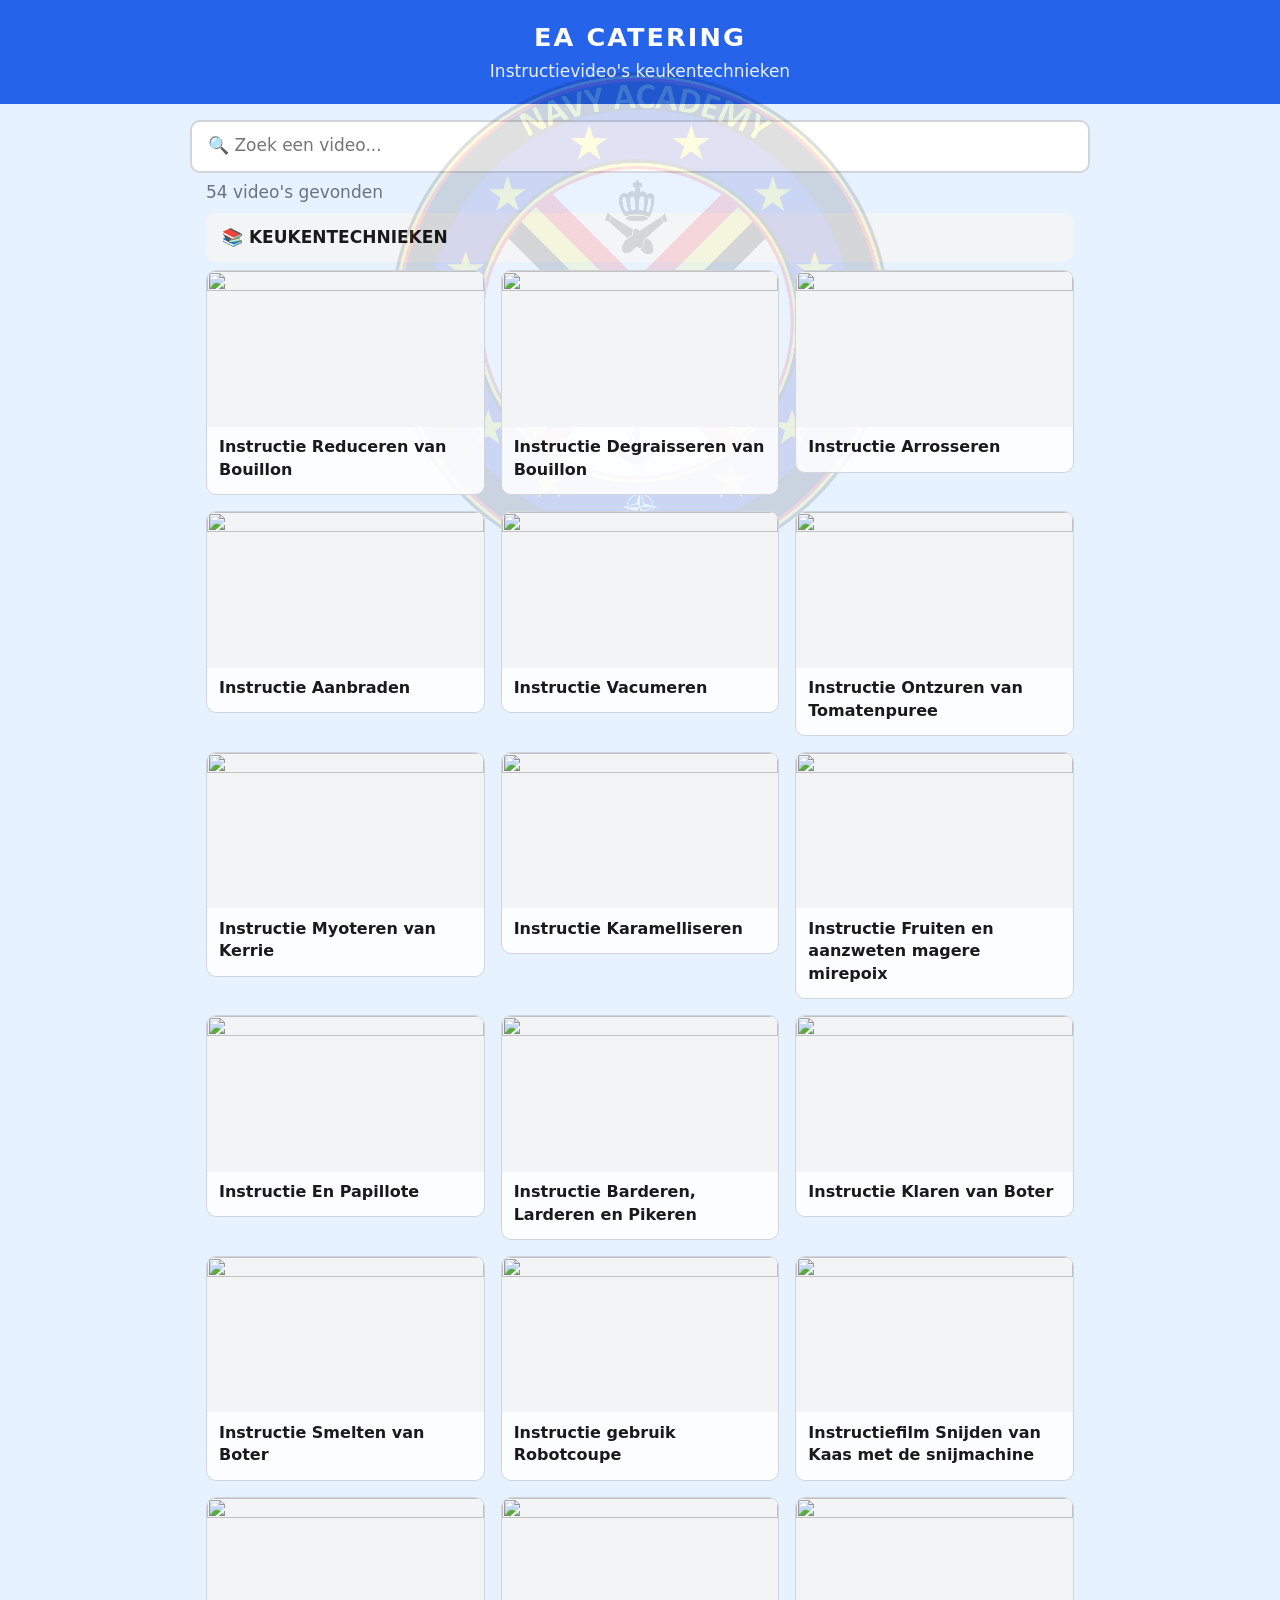
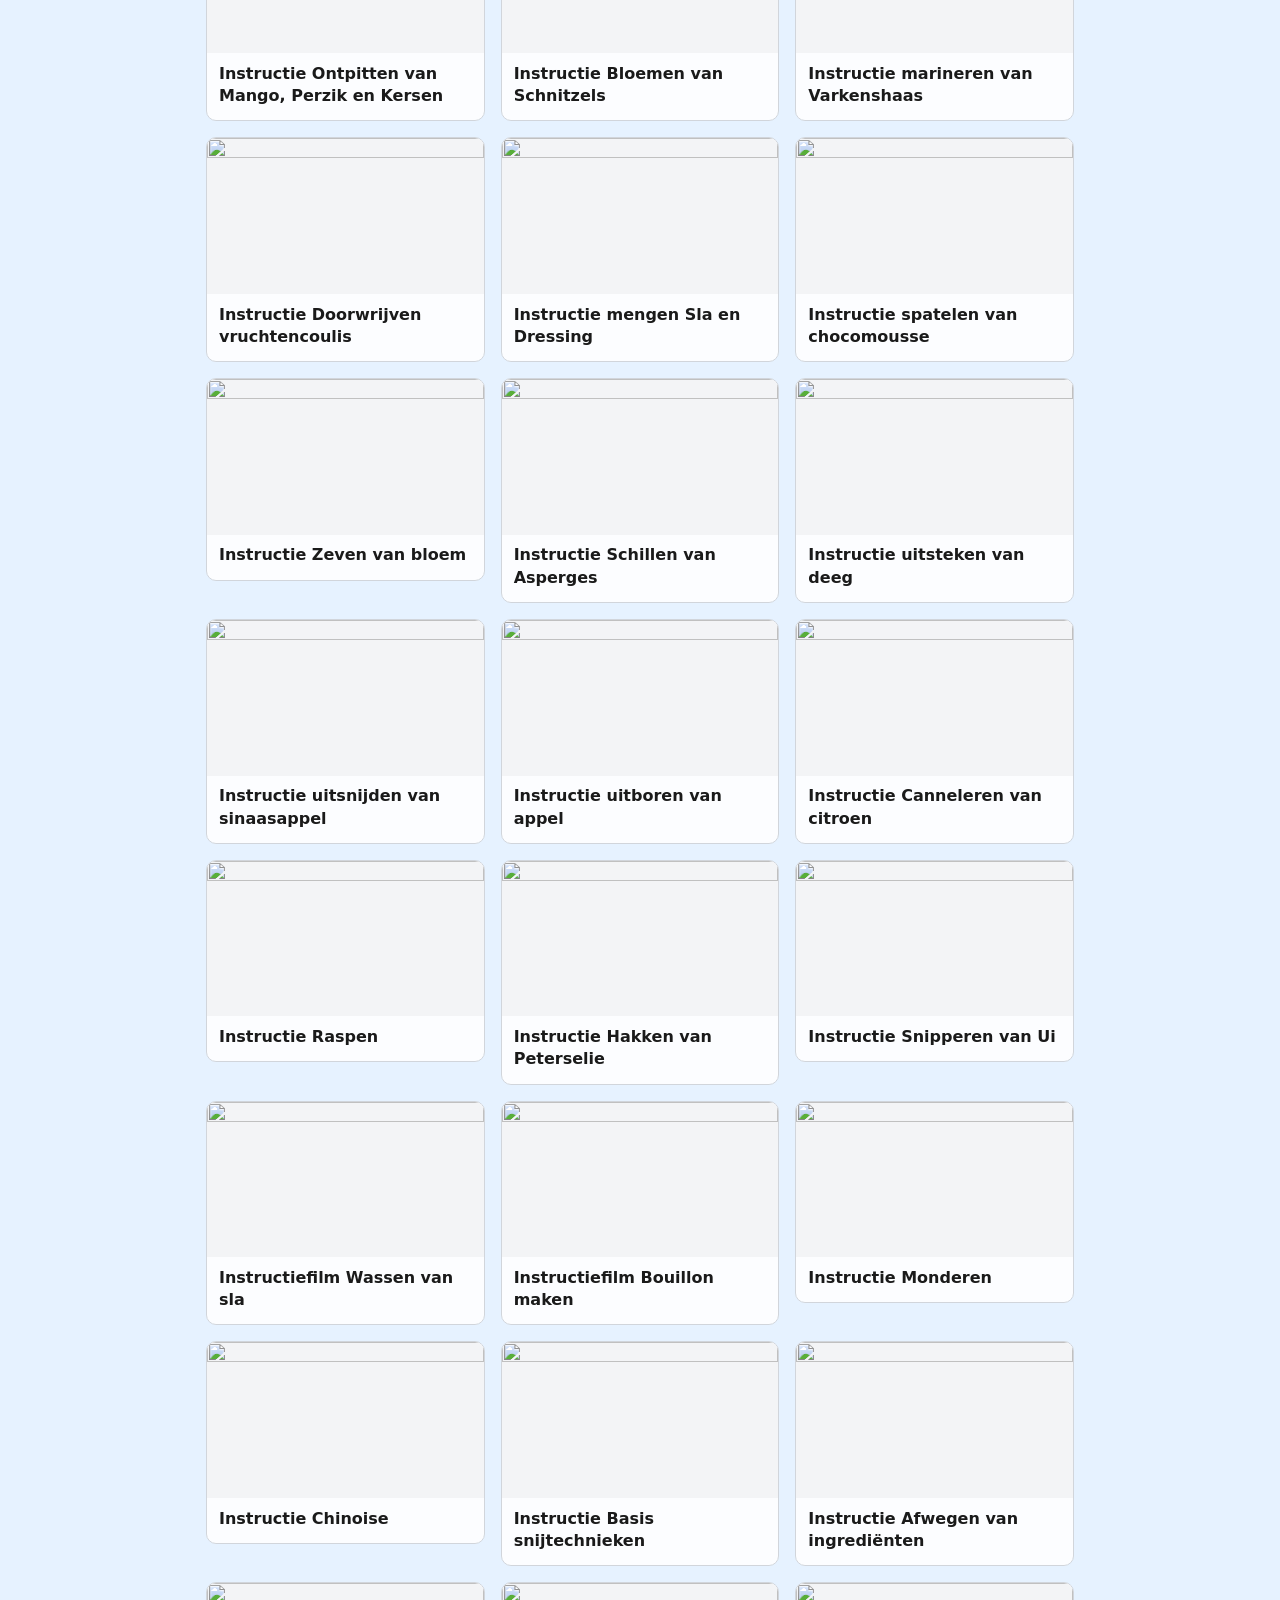
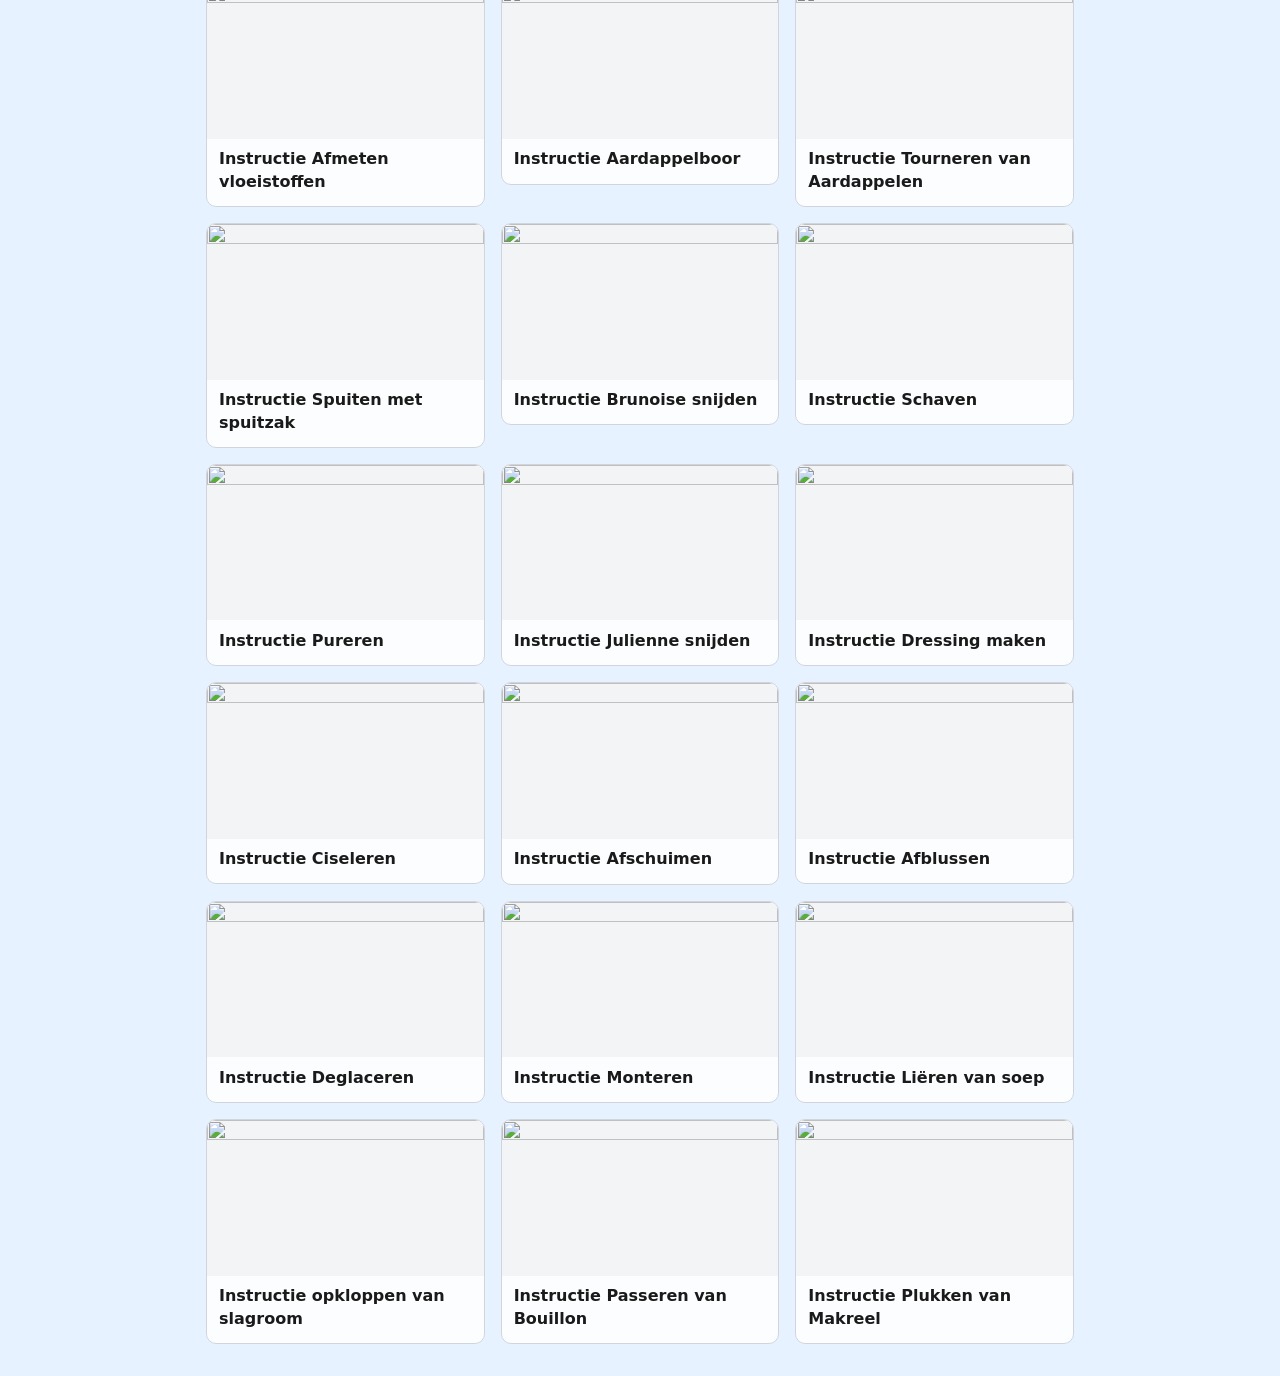
==== index.html @ a193026c "Initial commit" ====
<!doctype html>
<html lang="nl">
<head>
    <meta charset="utf-8">
    <meta name="viewport" content="width=device-width, initial-scale=1">
    <title>EA Catering – Instructievideo's</title>
    <link rel="stylesheet" href="styles.css">
    <link rel="manifest" href="manifest.json">
<meta name="theme-color" content="#2563eb">
<meta name="apple-mobile-web-app-capable" content="yes">
<meta name="apple-mobile-web-app-title" content="EA Catering">
<link rel="apple-touch-icon" href="apple-touch-icon.png">
<link rel="icon" type="image/png" sizes="192x192" href="icon-192.png">
</head>
<body>

<header class="topbar">
    <h1>EA CATERING</h1>
    <p>Instructievideo's keukentechnieken</p>
</header>

<input id="zoekveld" type="search" placeholder="🔍 Zoek een video..." autocomplete="off" aria-label="Zoeken">

<p id="aantal" aria-live="polite"></p>

<details class="categorie-paneel" id="categoriePaneel">
    <summary class="categorie-kop" id="categorieKop">📚 KEUKENTECHNIEKEN</summary>
    <div class="categorie-menu" id="categorieMenu"></div>
</details>

<div id="videoGrid" class="video-grid"></div>

<!-- Afspeelvenster -->
<div id="videoModal" class="video-modal">
    <div class="video-modal-inner">
        <button type="button" class="video-sluit" id="sluit" aria-label="Sluiten">✕</button>
        <div class="video-frame" id="videoFrame"></div>
        <a id="videoExtern" class="video-extern" target="_blank" rel="noopener noreferrer">Bekijk op YouTube</a>
    </div>
</div>

<script src="videos.js"></script>
<script src="app.js"></script>
<script>
if ("serviceWorker" in navigator) {
    navigator.serviceWorker.register("./sw.js");
}
</script>
</body>
</html>
---- styles.css ----
:root {
    --blauw: #2563eb;
    --tekst: #1a1a1a;
    --grijs: #6b7280;
    --licht: #f3f4f6;
    --rand: #d1d5db;
}

* { box-sizing: border-box; }

body {
    margin: 0;
    font-family: system-ui, sans-serif;
    font-size: 17px;
    color: var(--tekst);
    background: #e6f2ff;
    line-height: 1.4;
}

/* Koptekst */
.topbar {
    background: var(--blauw);
    color: #fff;
    padding: 1.25rem 1rem;
    text-align: center;
}
.topbar h1 { margin: 0; font-size: 1.6rem; letter-spacing: 0.08em; }
.topbar p { margin: 0.25rem 0 0; opacity: 0.9; }

/* Zoekveld */
#zoekveld {
    display: block;
    width: calc(100% - 2rem);
    max-width: 900px;
    margin: 1rem auto 0.5rem;
    font: inherit;
    padding: 0.8rem 1rem;
    border: 2px solid var(--rand);
    border-radius: 10px;
}
#zoekveld:focus { outline: none; border-color: var(--blauw); }

#aantal {
    max-width: 900px;
    margin: 0.5rem auto;
    padding: 0 1rem;
    color: var(--grijs);
}

/* Categoriemenu */
.categorie-paneel {
    max-width: 900px;
    margin: 0 auto;
    padding: 0 1rem;
}
.categorie-kop {
    cursor: pointer;
    font-weight: 700;
    padding: 0.8rem 1rem;
    background: var(--licht);
    border-radius: 10px;
    list-style: none;
}
.categorie-kop::-webkit-details-marker { display: none; }
.categorie-menu {
    display: flex;
    flex-wrap: wrap;
    gap: 0.5rem;
    padding: 0.75rem 0;
}
.cat-btn {
    font: inherit;
    padding: 0.5rem 1rem;
    border: 2px solid var(--blauw);
    border-radius: 999px;
    background: #fff;
    color: var(--blauw);
    cursor: pointer;
}
.cat-btn.active {
    background: var(--blauw);
    color: #fff;
}
.cat-btn[hidden] { display: none; }

/* Videogrid */
.video-grid {
    max-width: 900px;
    margin: 0 auto;
    padding: 0.5rem 1rem 2rem;
    display: grid;
    grid-template-columns: repeat(auto-fill, minmax(220px, 1fr));
    gap: 1rem;
}
.video-card { min-width: 0; }
.video-link {
    width: 100%;
    display: block;
    padding: 0;
    border: 1px solid var(--rand);
    border-radius: 10px;
    background: rgba(255, 255, 255, 0.85);  /* was #fff */
    overflow: hidden;
    text-align: left;
    cursor: pointer;
    font: inherit;
    color: inherit;
    position: relative;   /* nieuw */
    z-index: 1;           /* nieuw */
}
.video-link:hover,
.video-link:focus-visible {
    border-color: var(--blauw);
    outline: none;
    box-shadow: 0 2px 8px rgba(0, 0, 0, 0.12);
}
.video-link img {
    display: block;
    width: 100%;
    aspect-ratio: 16 / 9;
    object-fit: cover;
    background: var(--licht);
}
.video-link h3 {
    margin: 0;
    padding: 0.6rem 0.75rem 0.8rem;
    font-size: 1rem;
    font-weight: 600;
}

/* Afspeelvenster */
.video-modal {
    position: fixed;
    inset: 0;
    z-index: 100;
    background: rgba(0, 0, 0, 0.9);
    display: none;
    align-items: center;
    justify-content: center;
    padding: 1rem;
}
.video-modal.open { display: flex; }

.video-modal-inner {
    position: relative;
    width: 100%;
    max-width: 900px;
}
.video-sluit {
    position: absolute;
    top: -2.75rem;
    right: 0;
    font: inherit;
    font-size: 1.2rem;
    padding: 0.3rem 0.8rem;
    border: none;
    border-radius: 6px;
    background: #fff;
    color: var(--tekst);
    cursor: pointer;
}
.video-frame {
    position: relative;
    aspect-ratio: 16 / 9;
    background: #000;
    border-radius: 8px;
    overflow: hidden;
}
.video-frame iframe {
    position: absolute;
    inset: 0;
    width: 100%;
    height: 100%;
    border: 0;
}
.video-extern {
    display: inline-block;
    margin-top: 0.75rem;
    color: #fff;
    font-weight: 600;
}

/* Watermerk NAC-logo */
body::before {
    content: "";
    position: fixed;
    inset: 0;
    background: url("nac-logo.png") center 18% / min(70vw, 500px) no-repeat;
    opacity: 0.12;              /* intensiteit blijft gelijk */
    filter: contrast(1.4);      /* scherper, zonder meer intensiteit */
    pointer-events: none;
    z-index: 0;
}

/* Mobiel: groter, iets hoger */
@media (max-width: 600px) {
    body::before {
        background-position: center 10%;
        background-size: 85vw auto;
    }
}

/* Lichtblauwe achtergrond */
html {
    background-color: #e6f2ff !important;
}

body {
    background-color: transparent !important;
}
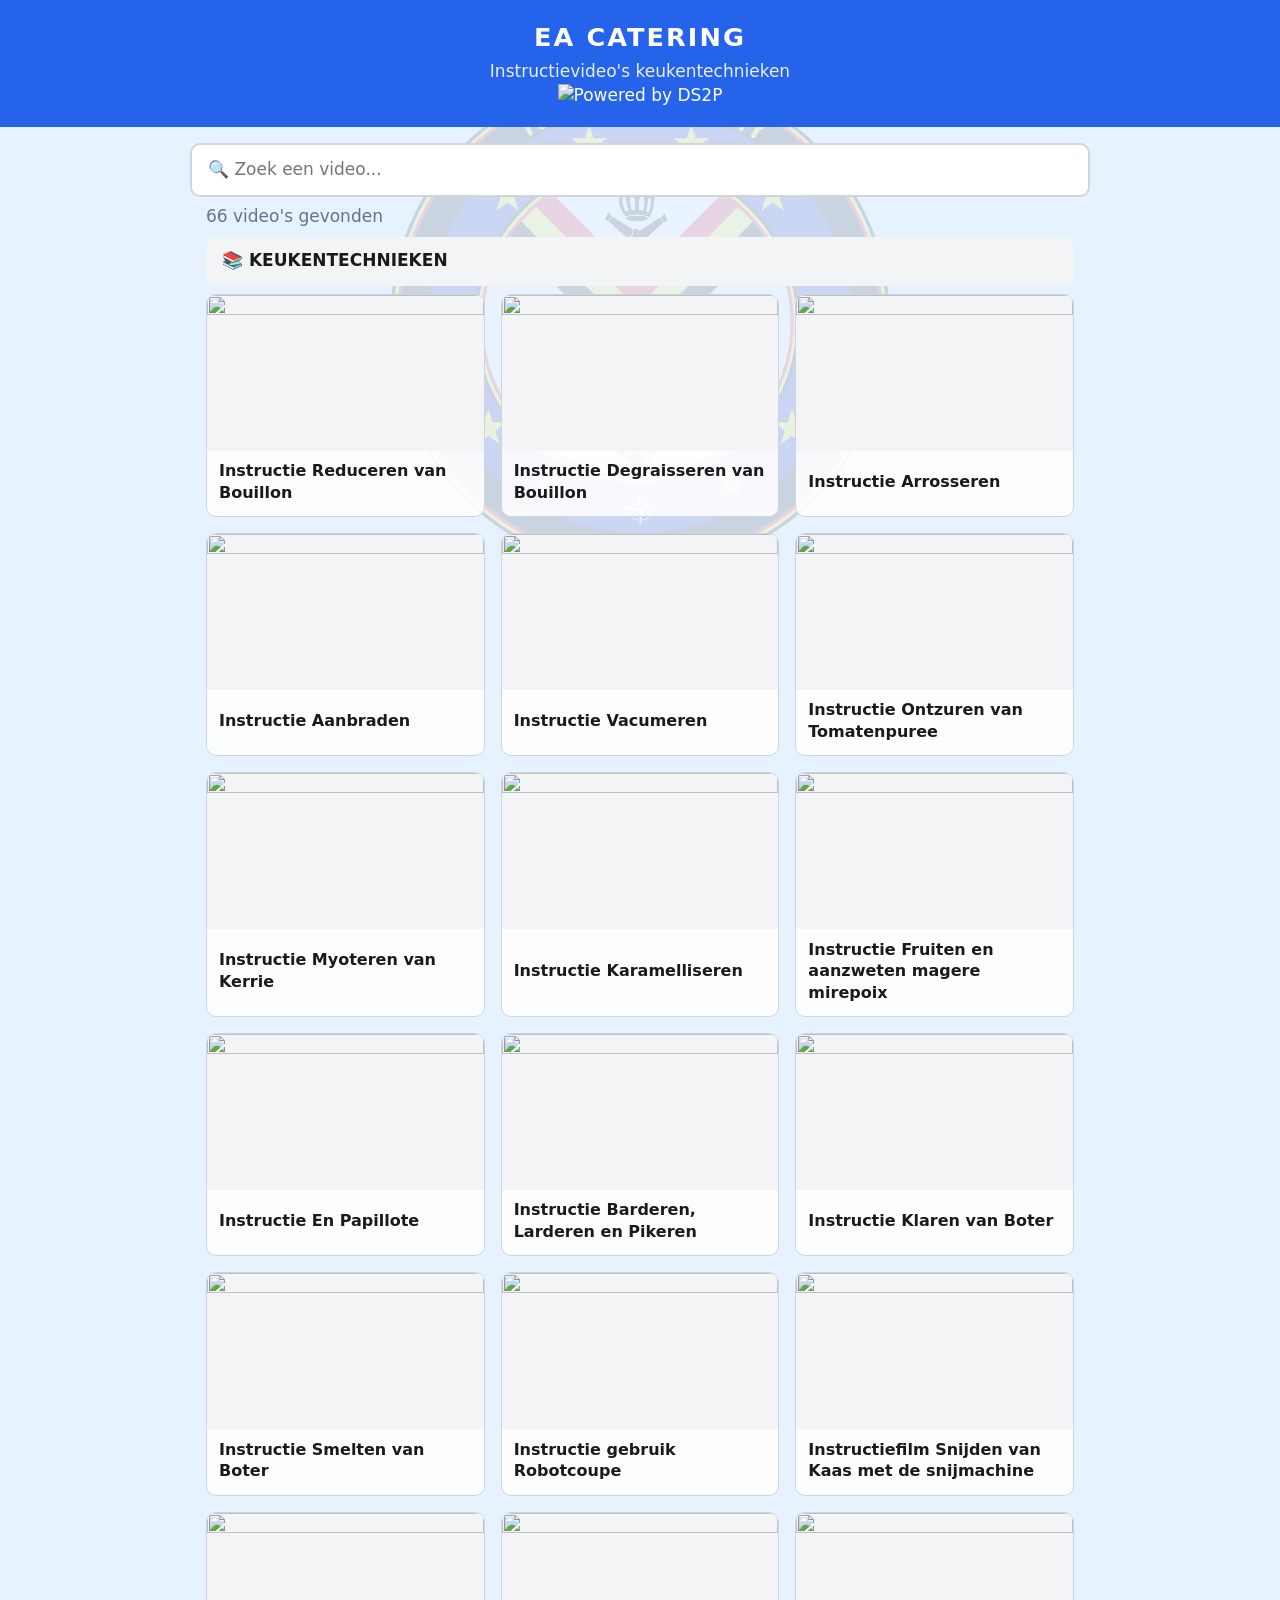
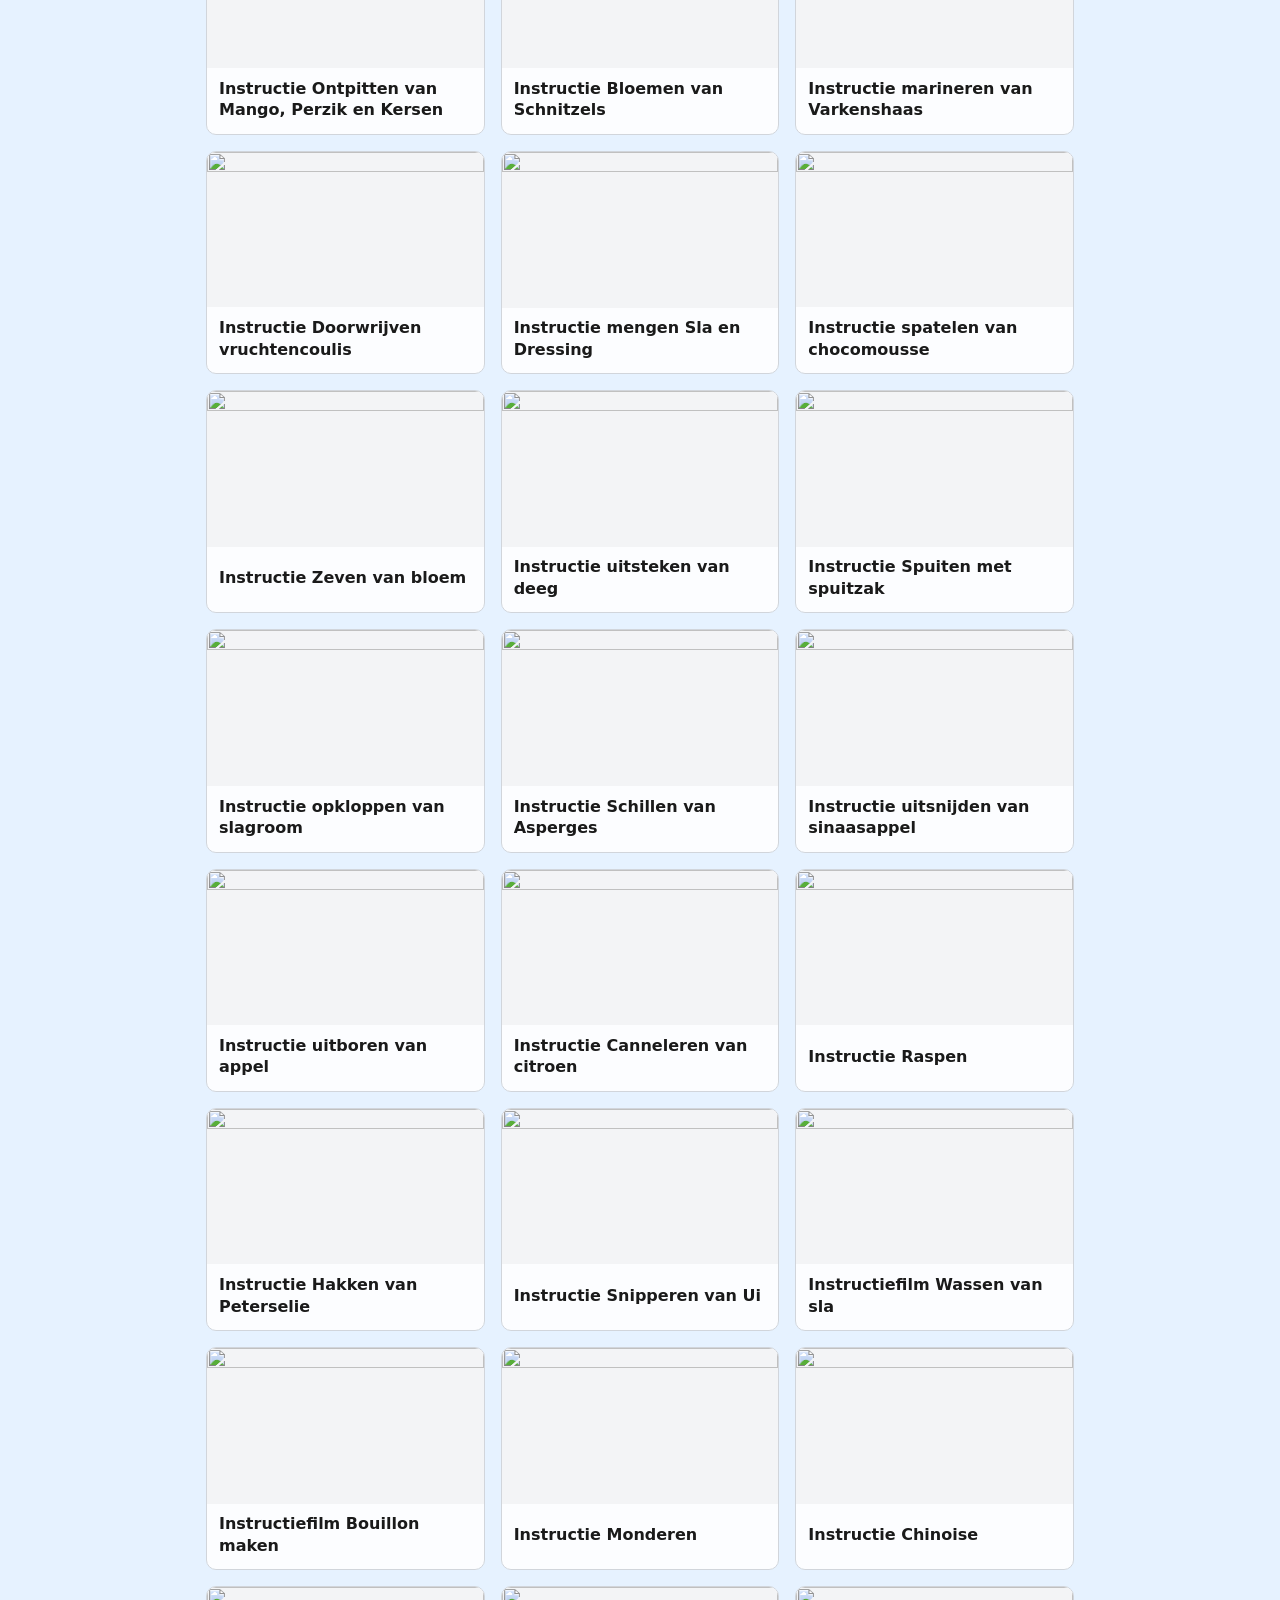
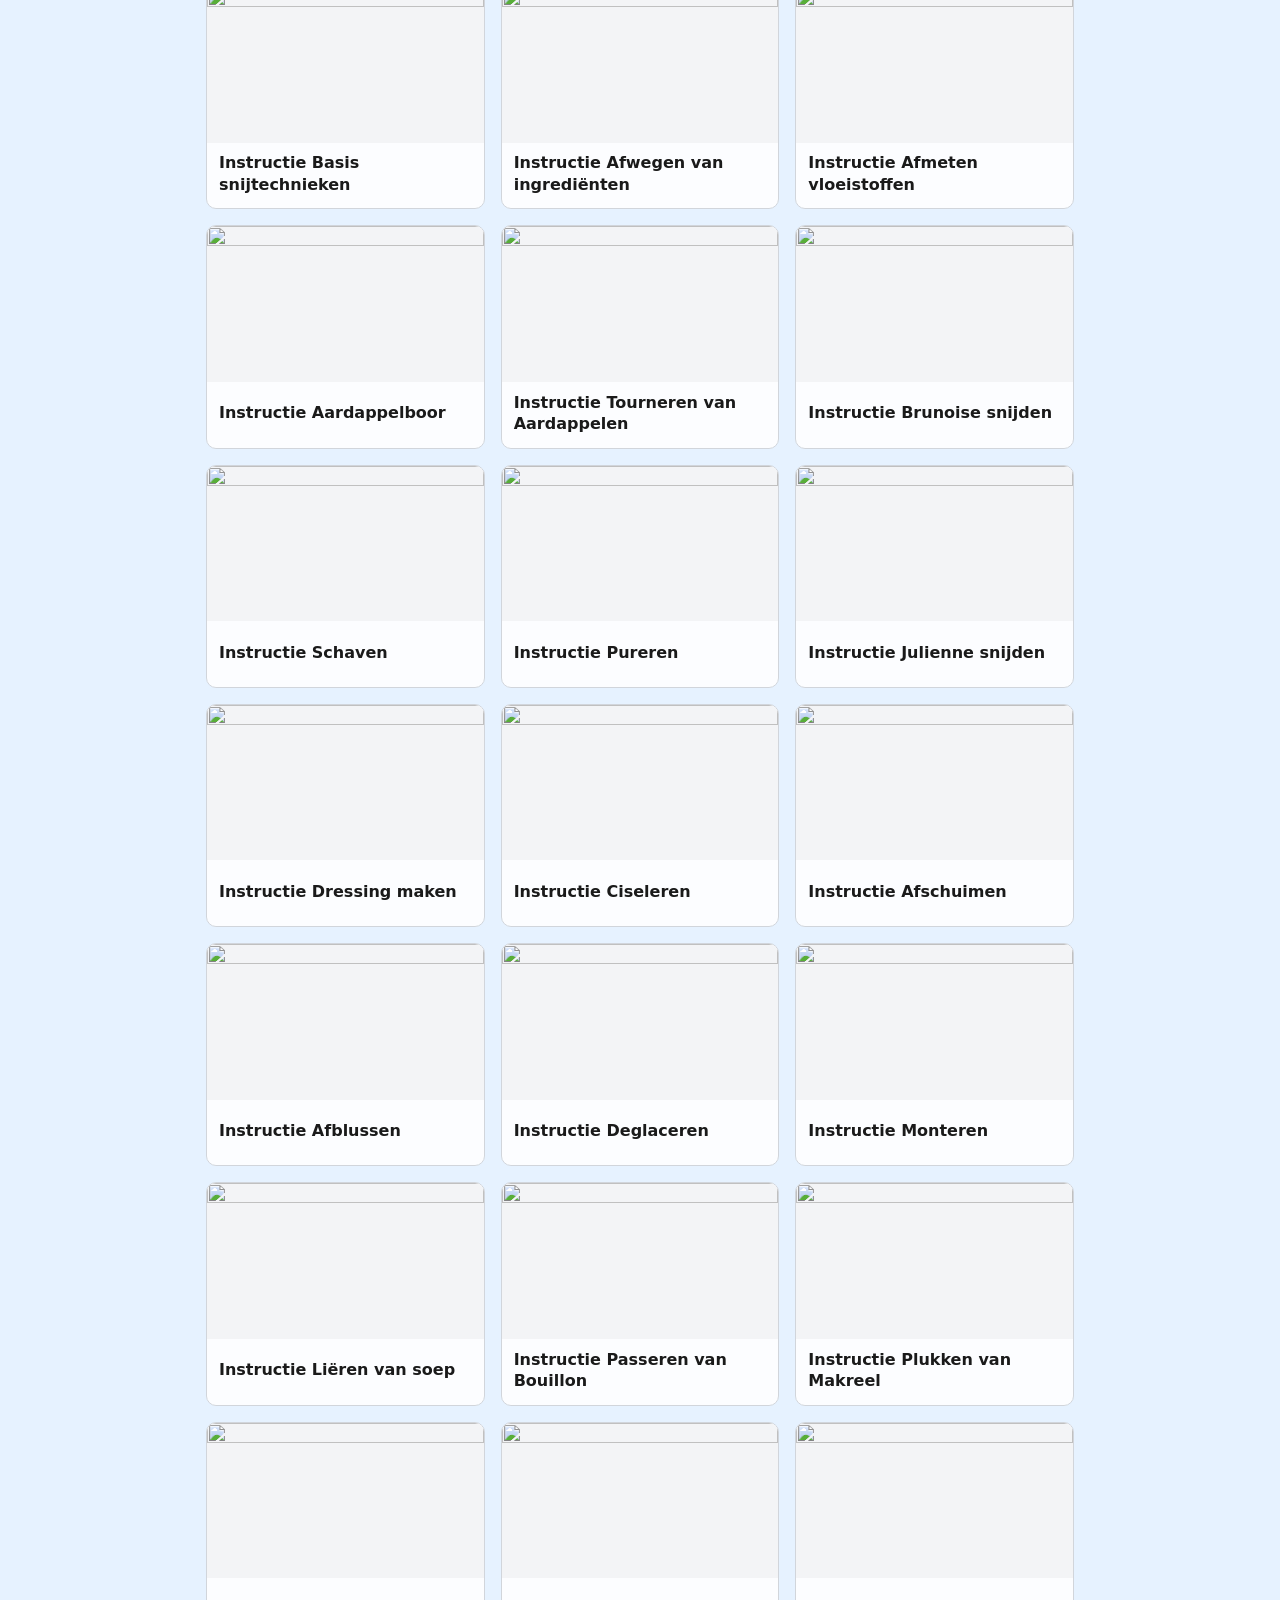
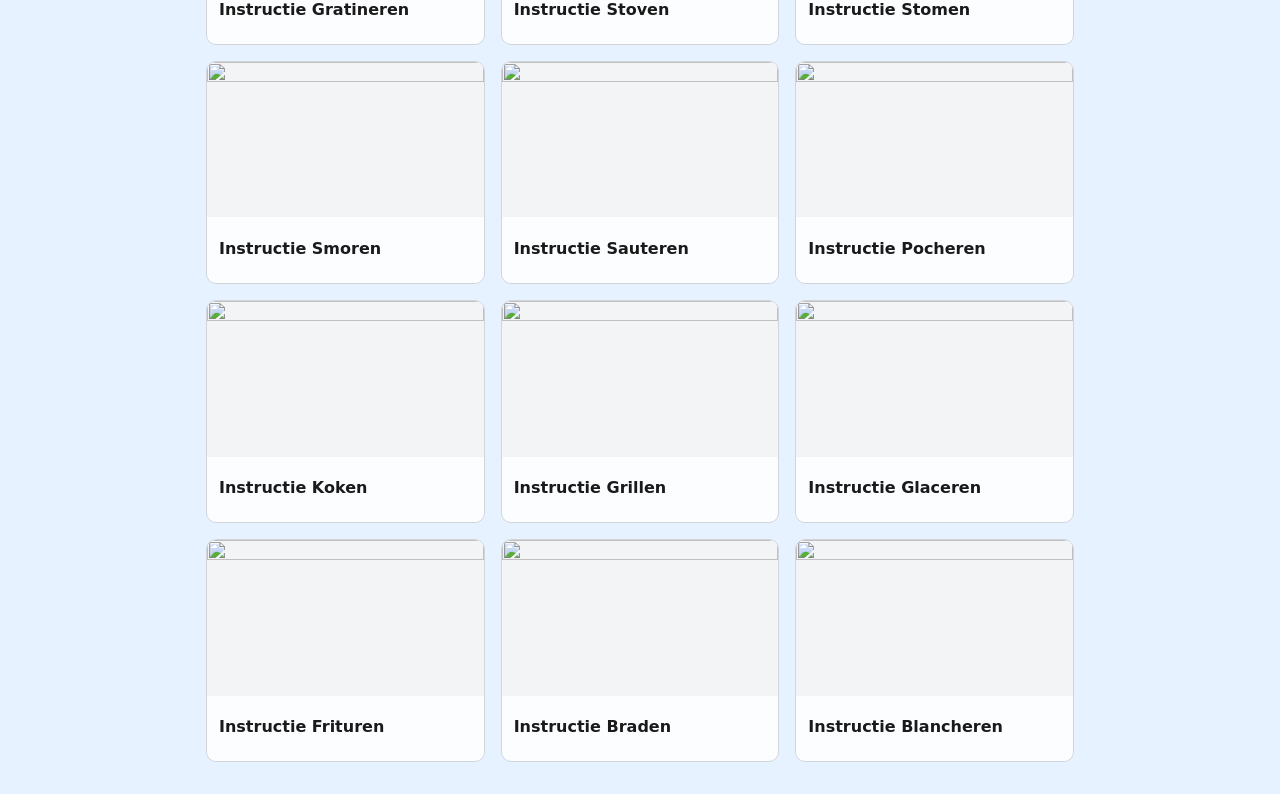
==== commit 8594eeba: "Add logo image to the topbar in index.html" ====
--- a/index.html
+++ b/index.html
@@ -17,6 +17,7 @@
 <header class="topbar">
     <h1>EA CATERING</h1>
     <p>Instructievideo's keukentechnieken</p>
+    <img src="Powered by DS2P zonder achtergrond.png" alt="Powered by DS2P" class="topbar-logo">
 </header>
 
 <input id="zoekveld" type="search" placeholder="🔍 Zoek een video..." autocomplete="off" aria-label="Zoeken">
--- a/styles.css
+++ b/styles.css
@@ -8,12 +8,16 @@
 
 * { box-sizing: border-box; }
 
+html {
+    background-color: #e6f2ff;
+}
+
 body {
     margin: 0;
     font-family: system-ui, sans-serif;
     font-size: 17px;
     color: var(--tekst);
-    background: #e6f2ff;
+    background-color: transparent;
     line-height: 1.4;
 }
 
@@ -23,6 +27,8 @@
     color: #fff;
     padding: 1.25rem 1rem;
     text-align: center;
+    position: relative;
+    z-index: 1;
 }
 .topbar h1 { margin: 0; font-size: 1.6rem; letter-spacing: 0.08em; }
 .topbar p { margin: 0.25rem 0 0; opacity: 0.9; }
@@ -37,6 +43,8 @@
     padding: 0.8rem 1rem;
     border: 2px solid var(--rand);
     border-radius: 10px;
+    position: relative;
+    z-index: 1;
 }
 #zoekveld:focus { outline: none; border-color: var(--blauw); }
 
@@ -45,6 +53,8 @@
     margin: 0.5rem auto;
     padding: 0 1rem;
     color: var(--grijs);
+    position: relative;
+    z-index: 1;
 }
 
 /* Categoriemenu */
@@ -52,6 +62,8 @@
     max-width: 900px;
     margin: 0 auto;
     padding: 0 1rem;
+    position: relative;
+    z-index: 1;
 }
 .categorie-kop {
     cursor: pointer;
@@ -91,22 +103,28 @@
     display: grid;
     grid-template-columns: repeat(auto-fill, minmax(220px, 1fr));
     gap: 1rem;
-}
-.video-card { min-width: 0; }
+    align-items: stretch;
+}
+.video-card {
+    min-width: 0;
+    height: 100%;
+}
 .video-link {
     width: 100%;
-    display: block;
+    height: 100%;
+    display: flex;
+    flex-direction: column;
     padding: 0;
     border: 1px solid var(--rand);
     border-radius: 10px;
-    background: rgba(255, 255, 255, 0.85);  /* was #fff */
+    background: rgba(255, 255, 255, 0.85);
     overflow: hidden;
     text-align: left;
     cursor: pointer;
     font: inherit;
     color: inherit;
-    position: relative;   /* nieuw */
-    z-index: 1;           /* nieuw */
+    position: relative;
+    z-index: 1;
 }
 .video-link:hover,
 .video-link:focus-visible {
@@ -120,12 +138,18 @@
     aspect-ratio: 16 / 9;
     object-fit: cover;
     background: var(--licht);
+    flex-shrink: 0;
 }
 .video-link h3 {
     margin: 0;
     padding: 0.6rem 0.75rem 0.8rem;
     font-size: 1rem;
     font-weight: 600;
+    line-height: 1.35;
+    min-height: calc(2 * 1.35em + 1.4rem); /* Dwingt altijd de hoogte van 2 regels af */
+    flex-grow: 1;
+    display: flex;
+    align-items: center; /* Centreert korte titels netjes verticaal in het witte vlak */
 }
 
 /* Afspeelvenster */
@@ -186,8 +210,8 @@
     position: fixed;
     inset: 0;
     background: url("nac-logo.png") center 18% / min(70vw, 500px) no-repeat;
-    opacity: 0.12;              /* intensiteit blijft gelijk */
-    filter: contrast(1.4);      /* scherper, zonder meer intensiteit */
+    opacity: 0.12;
+    filter: contrast(1.4);
     pointer-events: none;
     z-index: 0;
 }
@@ -199,12 +223,3 @@
         background-size: 85vw auto;
     }
 }
-
-/* Lichtblauwe achtergrond */
-html {
-    background-color: #e6f2ff !important;
-}
-
-body {
-    background-color: transparent !important;
-}
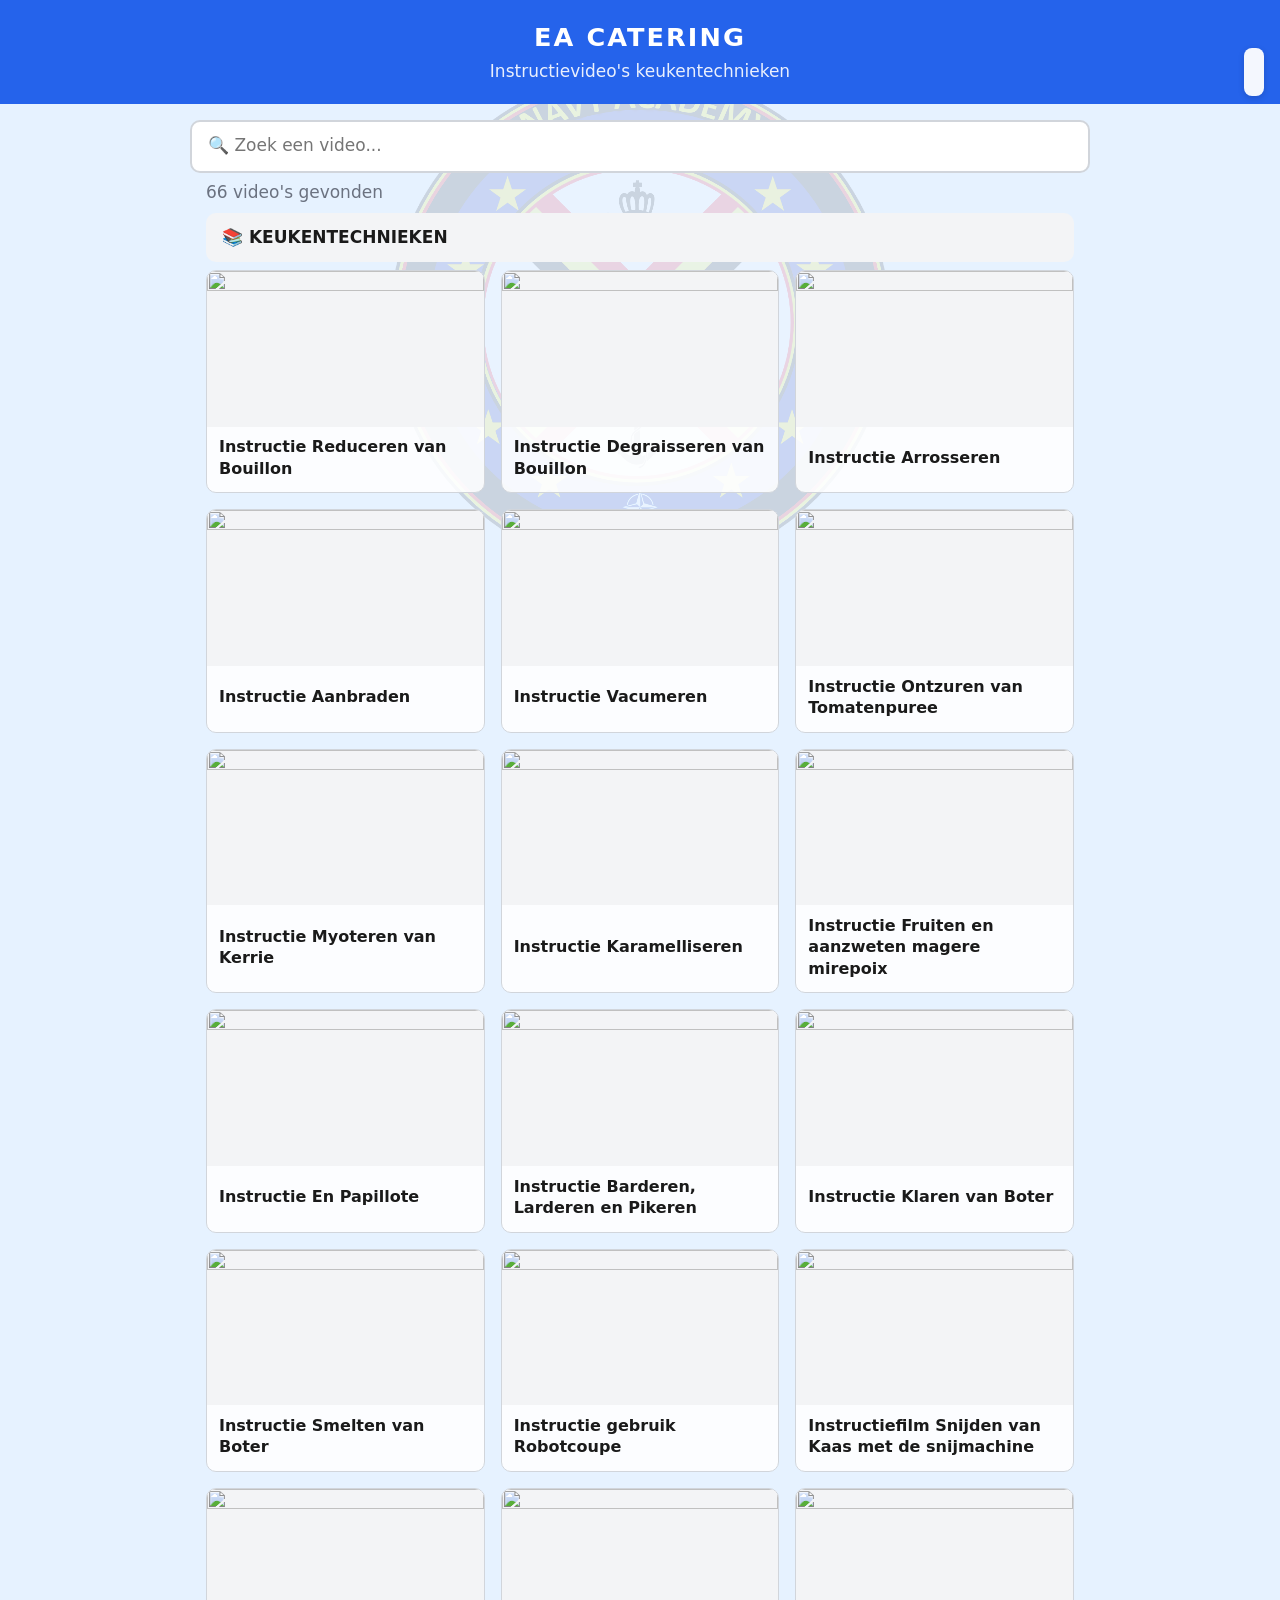
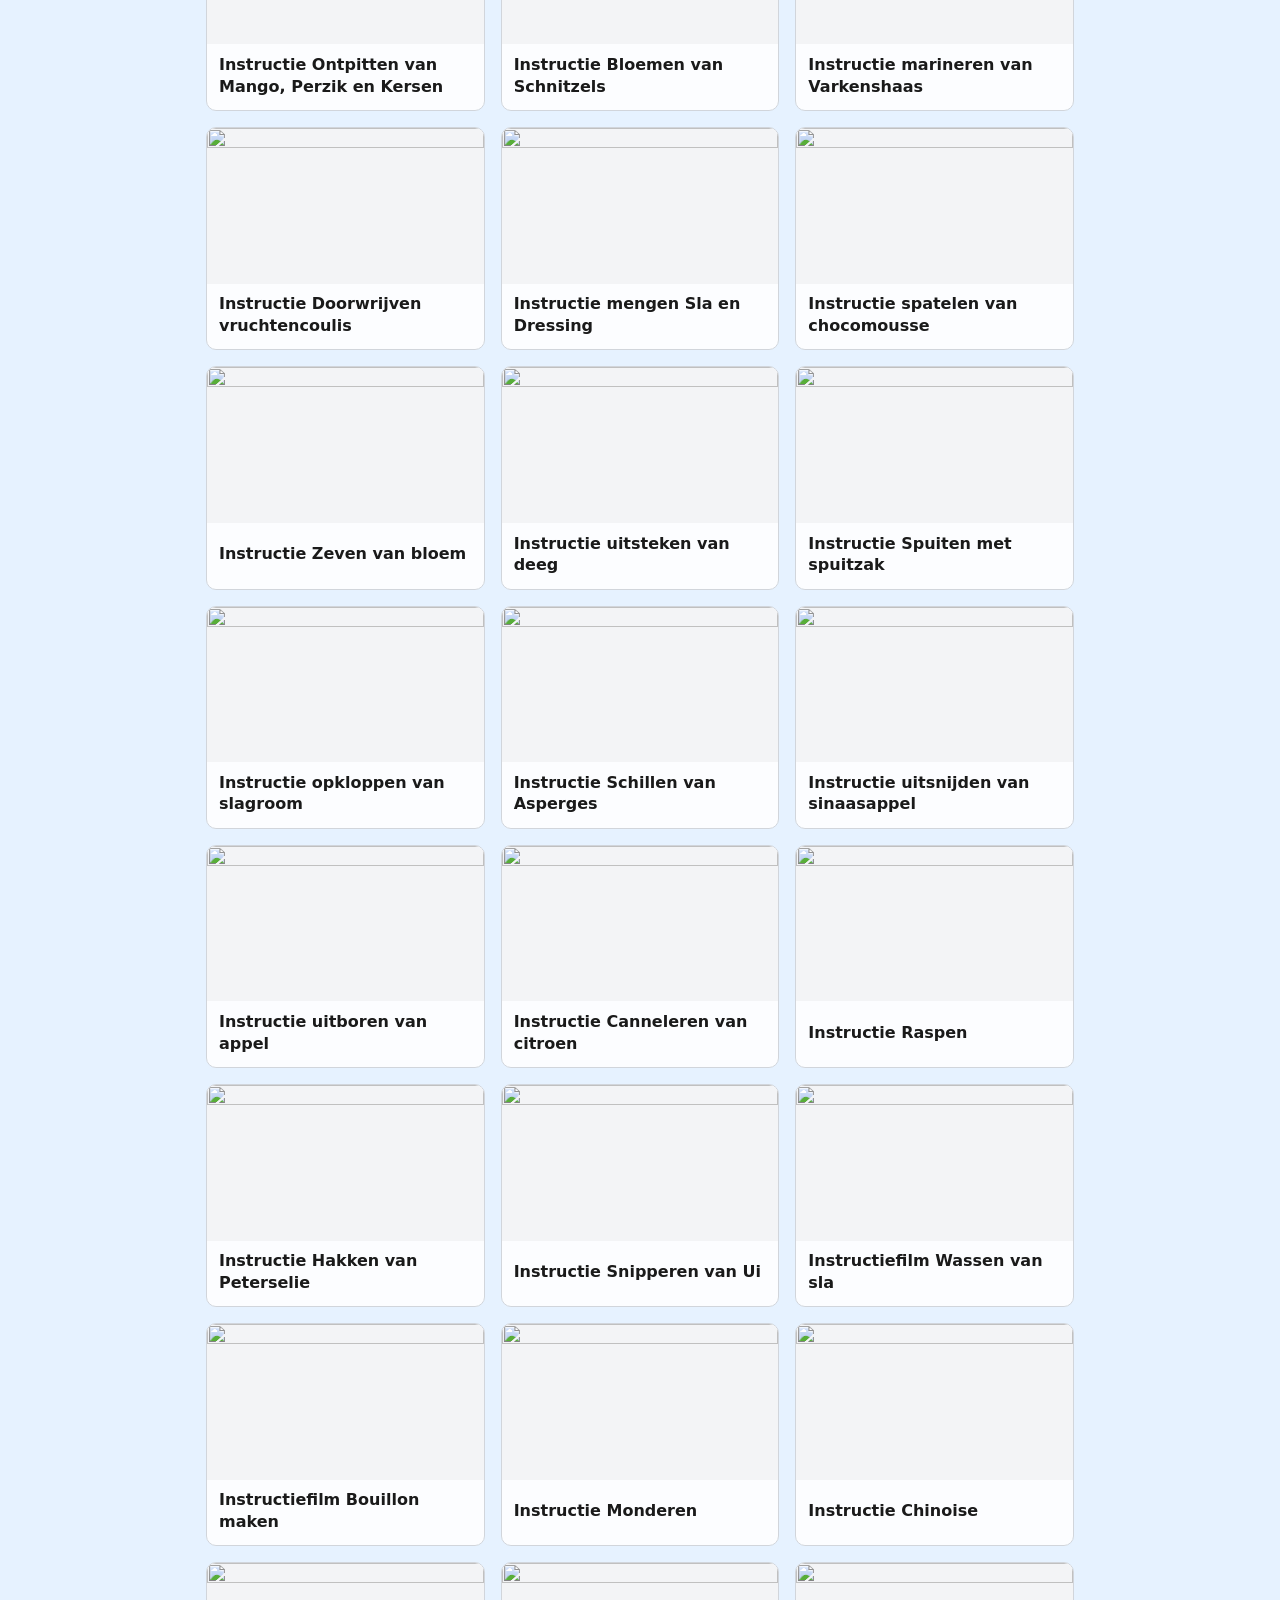
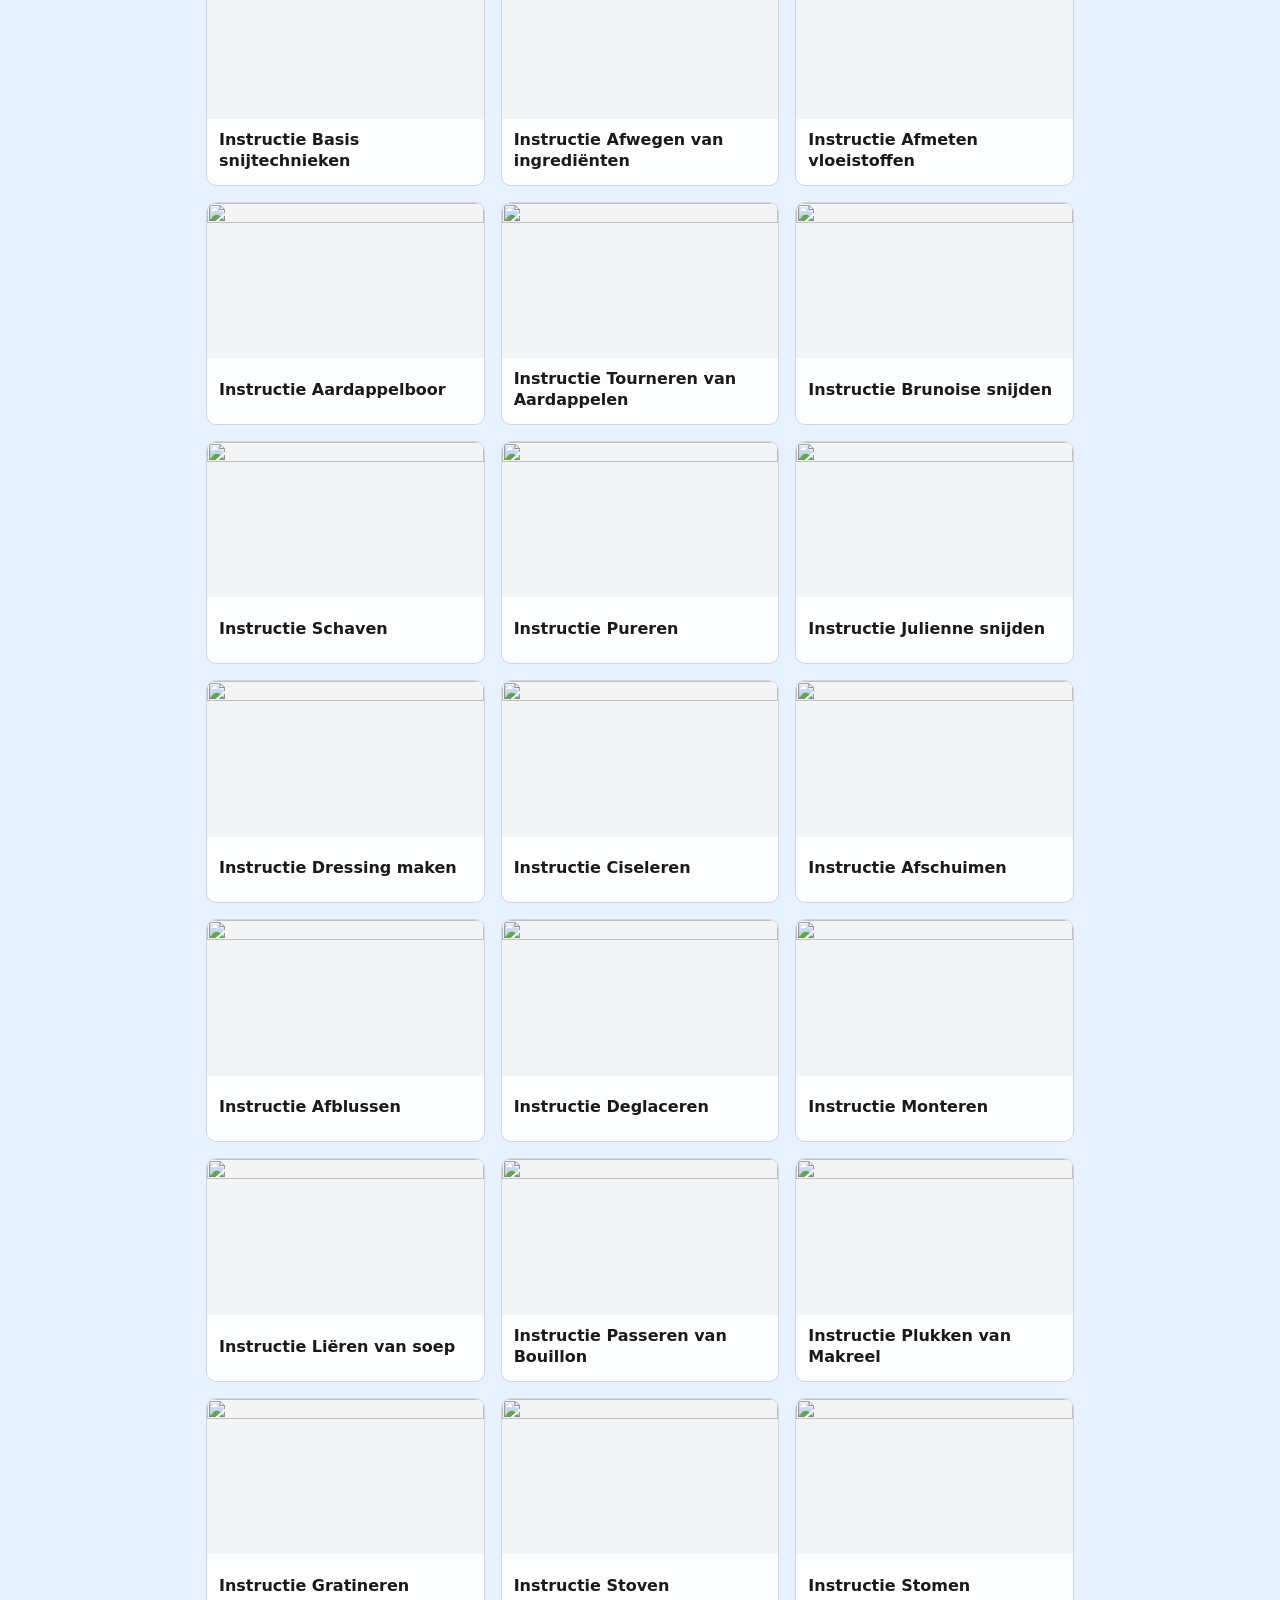
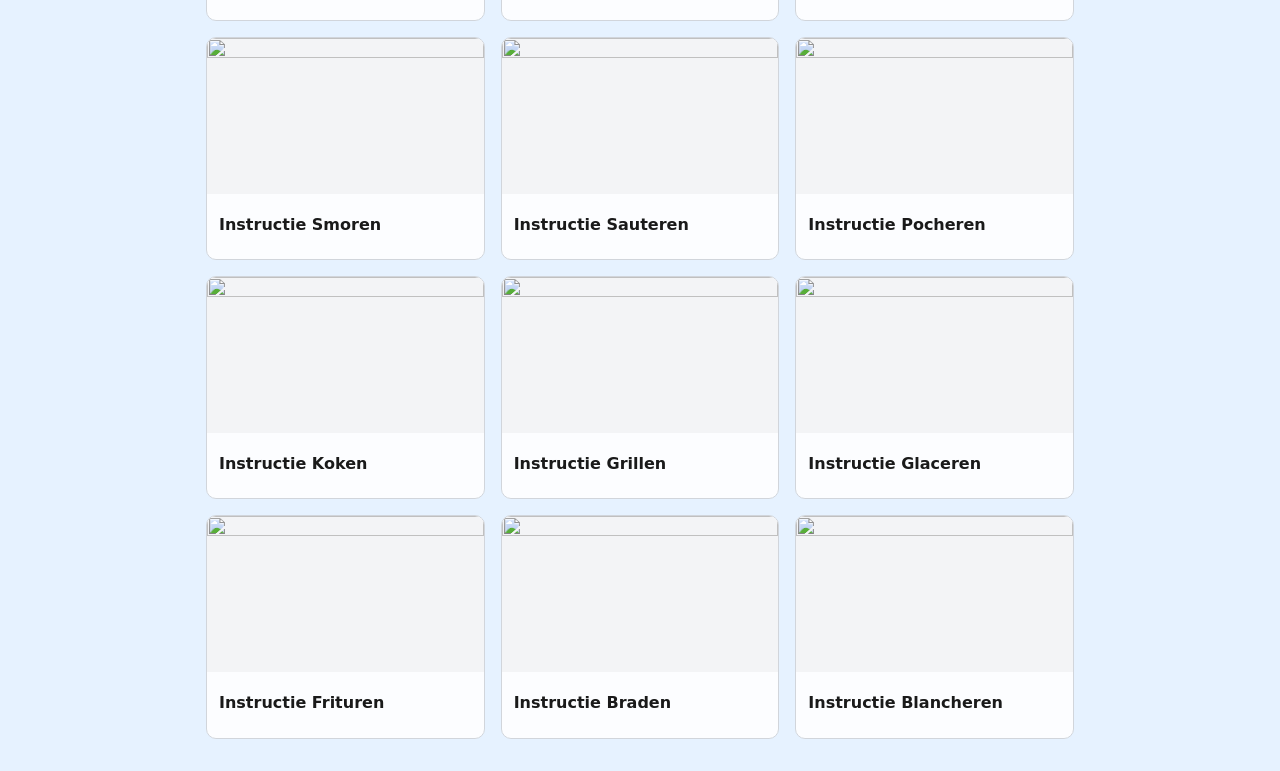
==== commit e9c535bb: "Change logo image in header to ds2p-logo.png Updated logo image source in the header." ====
--- a/index.html
+++ b/index.html
@@ -17,7 +17,7 @@
 <header class="topbar">
     <h1>EA CATERING</h1>
     <p>Instructievideo's keukentechnieken</p>
-    <img src="Powered by DS2P zonder achtergrond.png" alt="Powered by DS2P" class="topbar-logo">
+    <img src="ds2p-logo.png" alt="" class="topbar-logo">
 </header>
 
 <input id="zoekveld" type="search" placeholder="🔍 Zoek een video..." autocomplete="off" aria-label="Zoeken">
--- a/styles.css
+++ b/styles.css
@@ -32,6 +32,18 @@
 }
 .topbar h1 { margin: 0; font-size: 1.6rem; letter-spacing: 0.08em; }
 .topbar p { margin: 0.25rem 0 0; opacity: 0.9; }
+
+.topbar-logo {
+    position: absolute;
+    right: 1rem;
+    bottom: 0.5rem;
+    height: 48px;
+    width: auto;
+    background: rgba(255, 255, 255, 0.95);
+    padding: 4px 10px;
+    border-radius: 8px;
+    box-shadow: 0 2px 6px rgba(0, 0, 0, 0.15);
+}
 
 /* Zoekveld */
 #zoekveld {
@@ -146,10 +158,10 @@
     font-size: 1rem;
     font-weight: 600;
     line-height: 1.35;
-    min-height: calc(2 * 1.35em + 1.4rem); /* Dwingt altijd de hoogte van 2 regels af */
+    min-height: calc(2 * 1.35em + 1.4rem);
     flex-grow: 1;
     display: flex;
-    align-items: center; /* Centreert korte titels netjes verticaal in het witte vlak */
+    align-items: center;
 }
 
 /* Afspeelvenster */
@@ -216,10 +228,19 @@
     z-index: 0;
 }
 
-/* Mobiel: groter, iets hoger */
-@media (max-width: 600px) {
+/* Mobiel: watermerk en DS2P-logo netjes schalen */
+@media (max-width: 650px) {
     body::before {
         background-position: center 10%;
         background-size: 85vw auto;
     }
-}
+    .topbar {
+        padding-bottom: 3.8rem;
+    }
+    .topbar-logo {
+        right: 50%;
+        transform: translateX(50%);
+        bottom: 0.5rem;
+        height: 40px;
+    }
+}
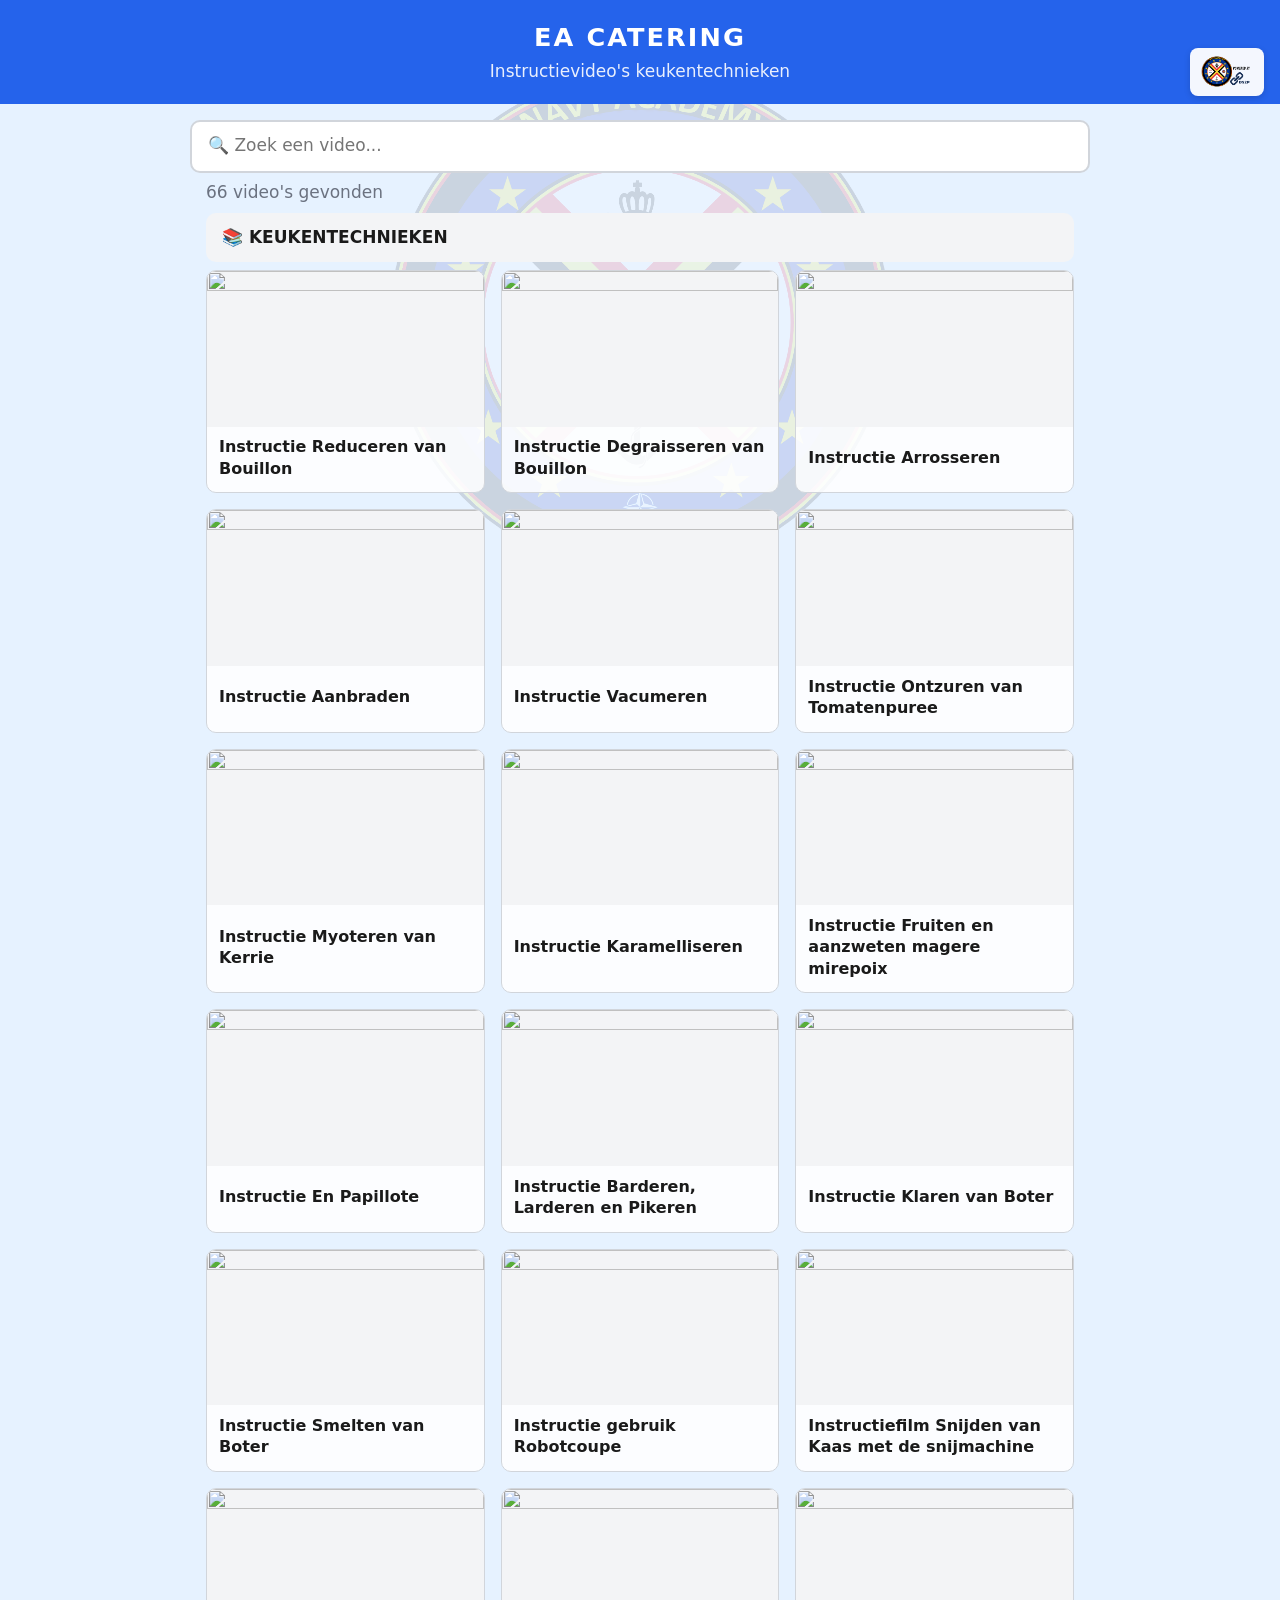
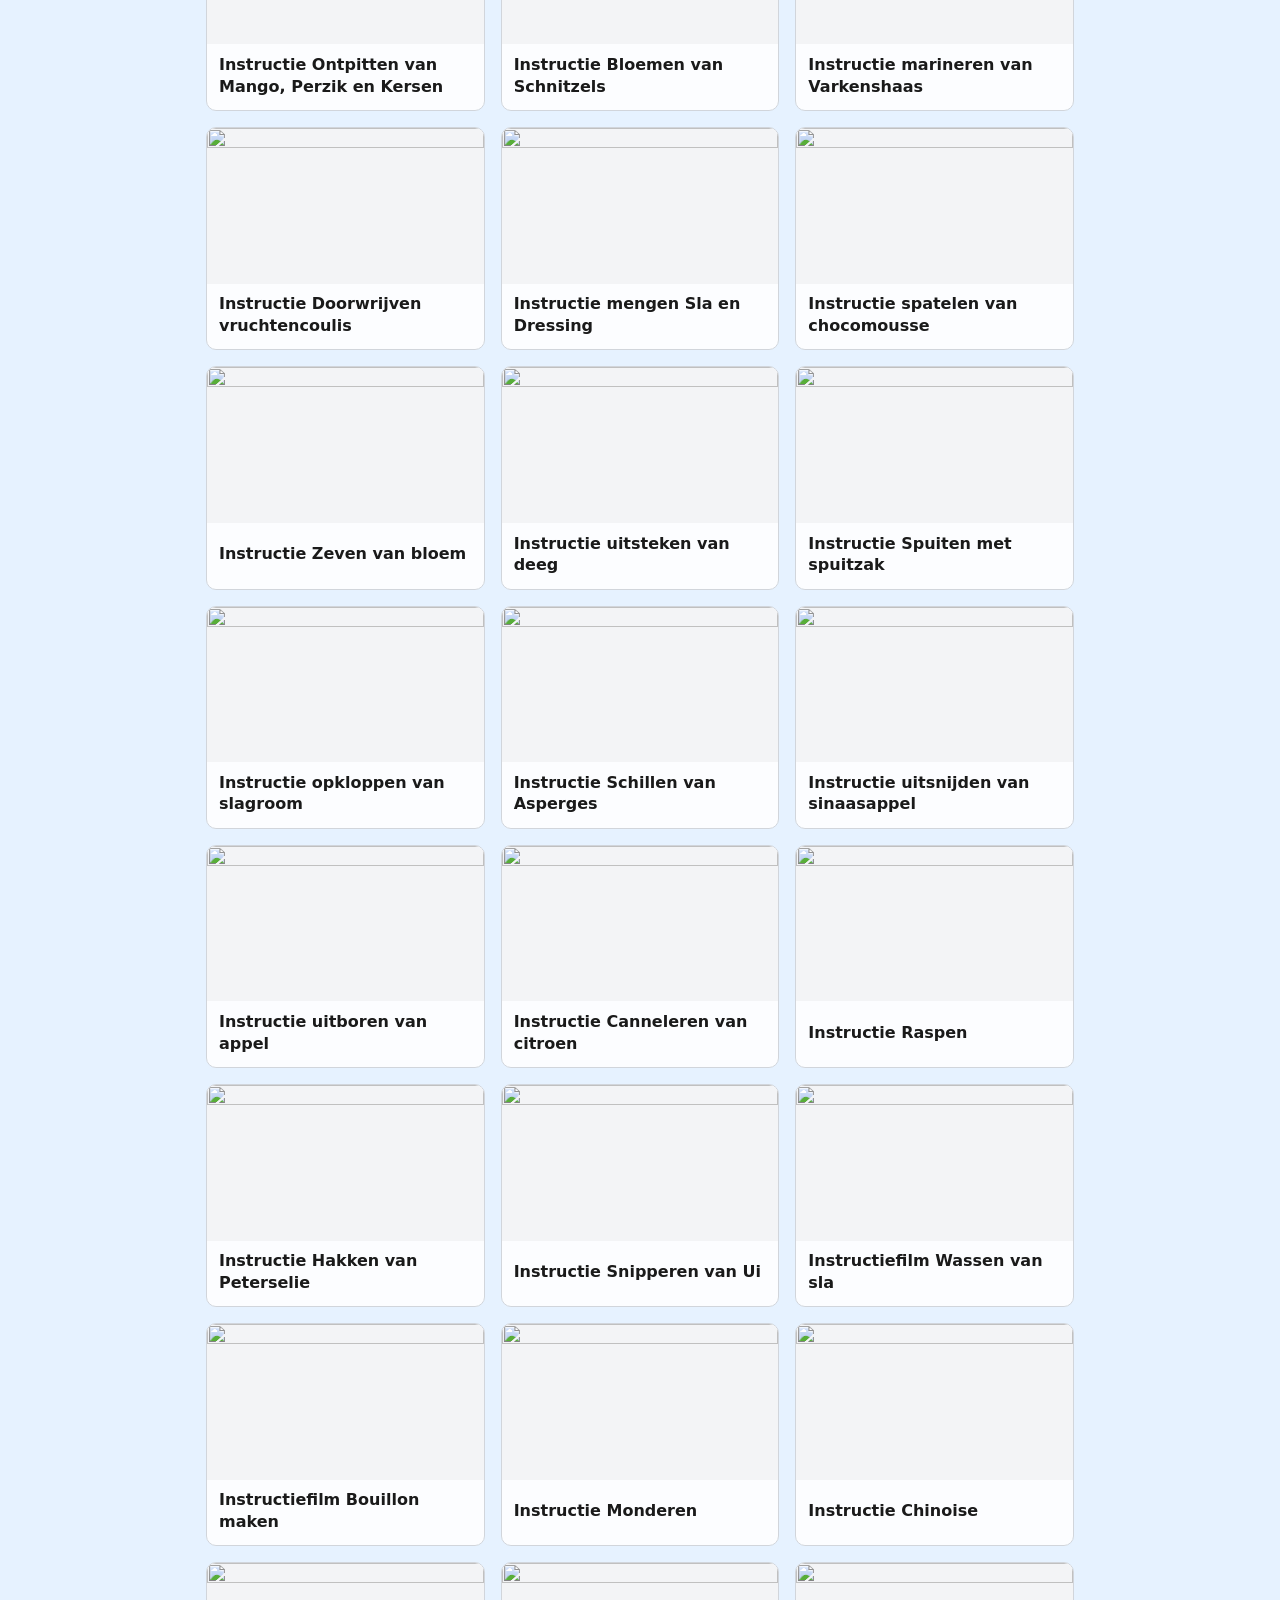
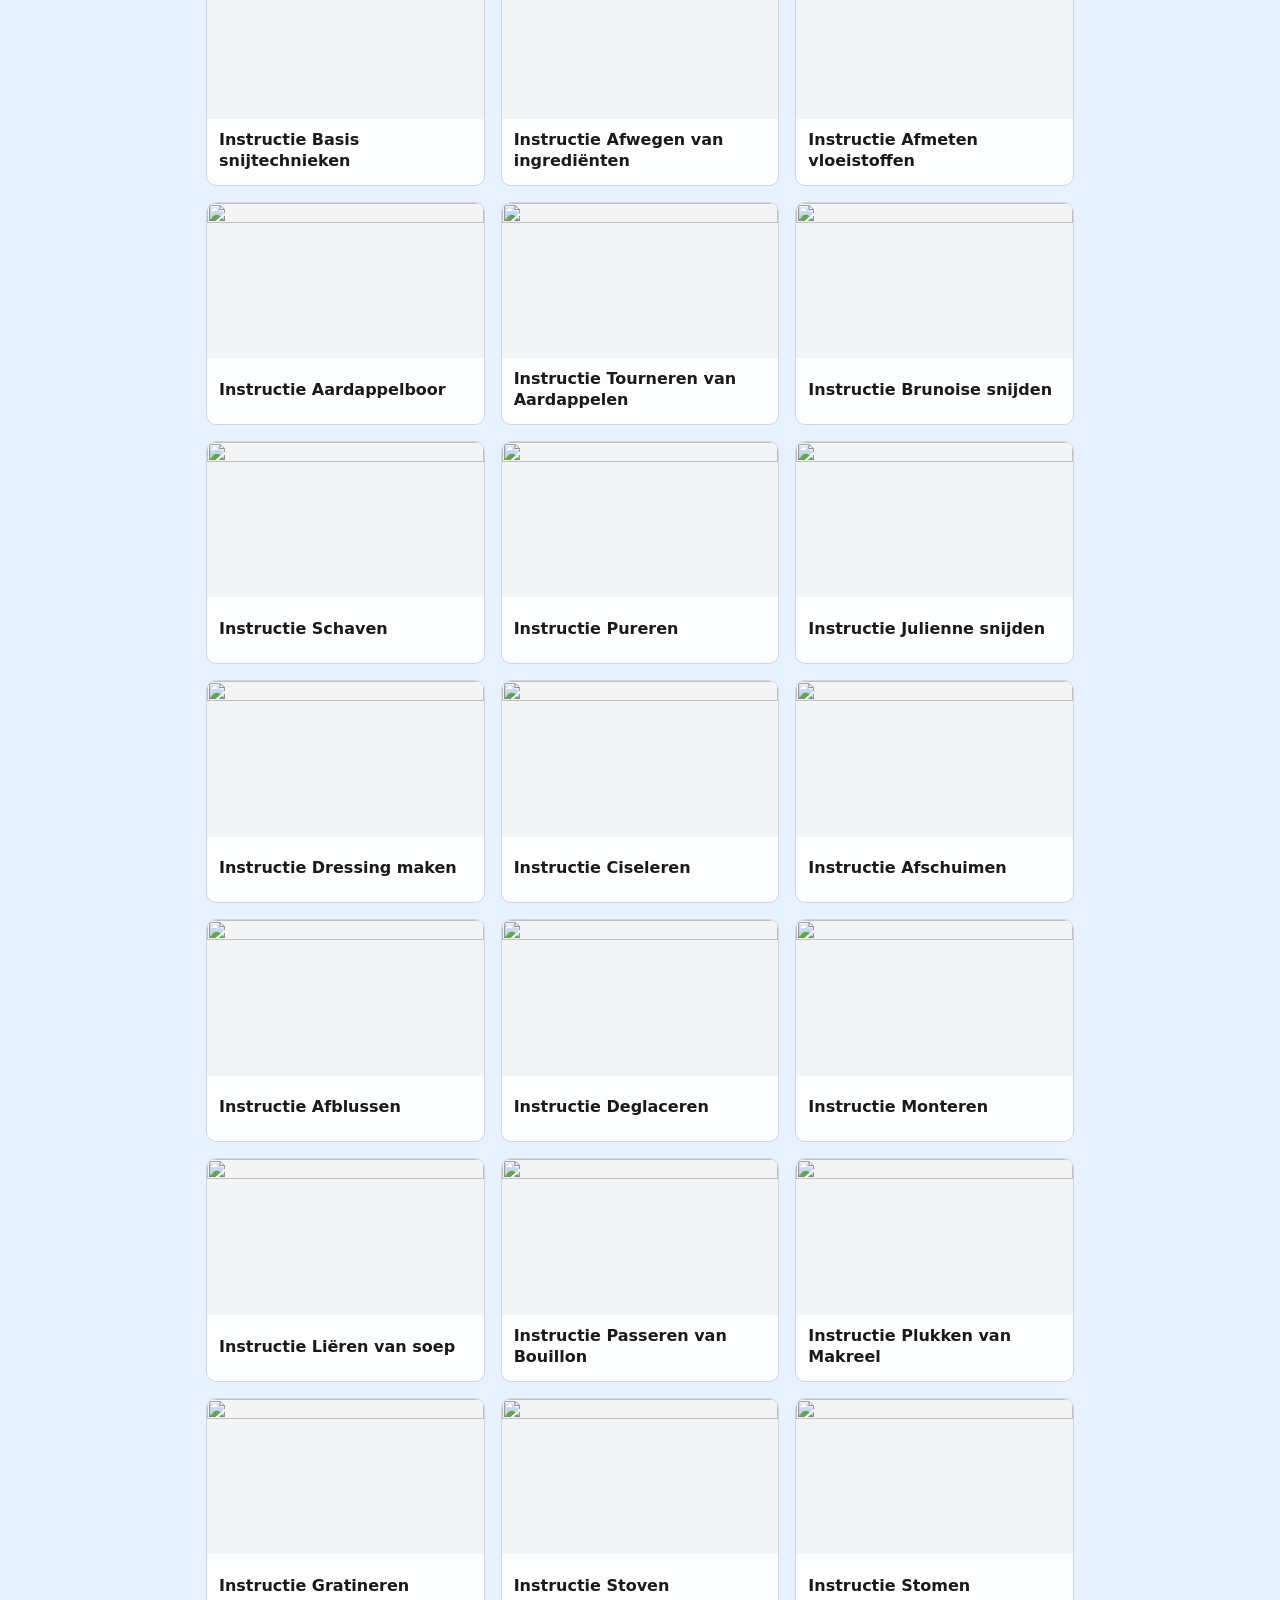
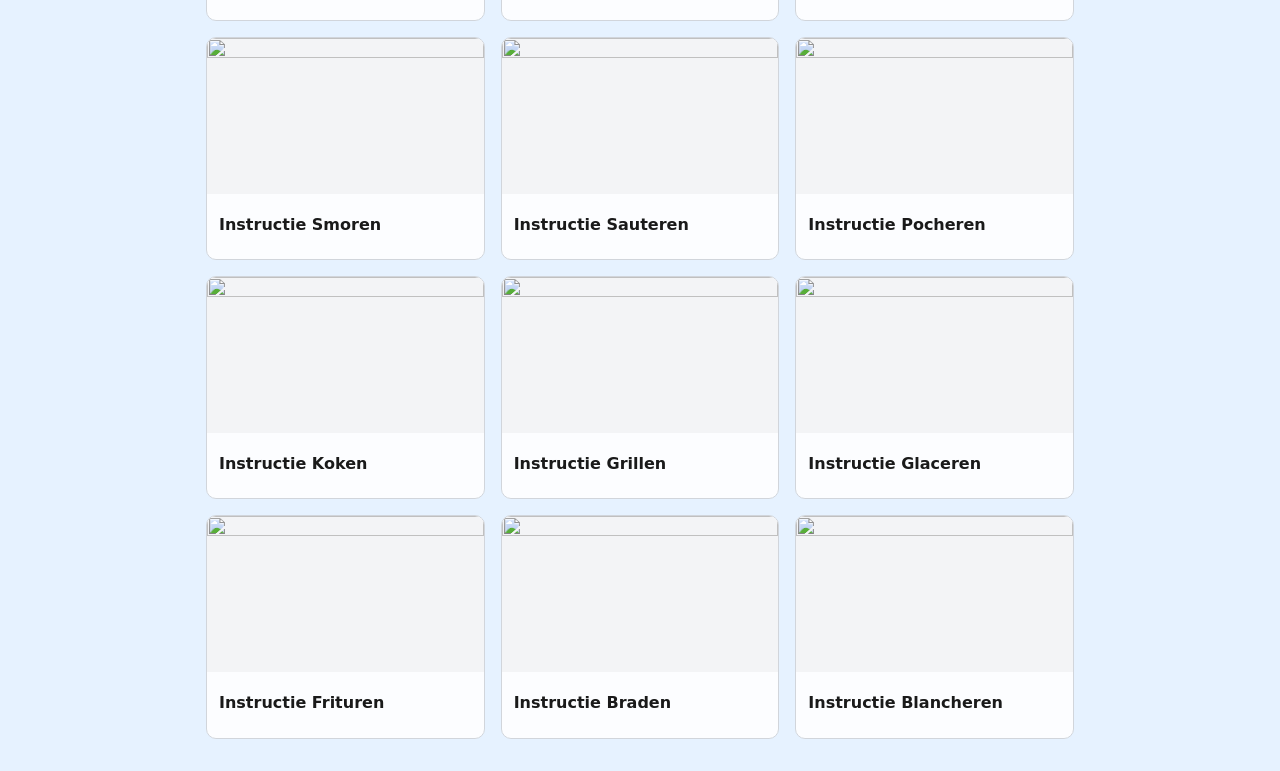
==== commit 95d7da42: "Replace logo image in header with new logo" ====
--- a/index.html
+++ b/index.html
@@ -17,9 +17,8 @@
 <header class="topbar">
     <h1>EA CATERING</h1>
     <p>Instructievideo's keukentechnieken</p>
-    <img src="ds2p-logo.png" alt="" class="topbar-logo">
+    <img src="Powered by DS2P zonder achtergrond.png" alt="" class="topbar-logo">
 </header>
-
 <input id="zoekveld" type="search" placeholder="🔍 Zoek een video..." autocomplete="off" aria-label="Zoeken">
 
 <p id="aantal" aria-live="polite"></p>
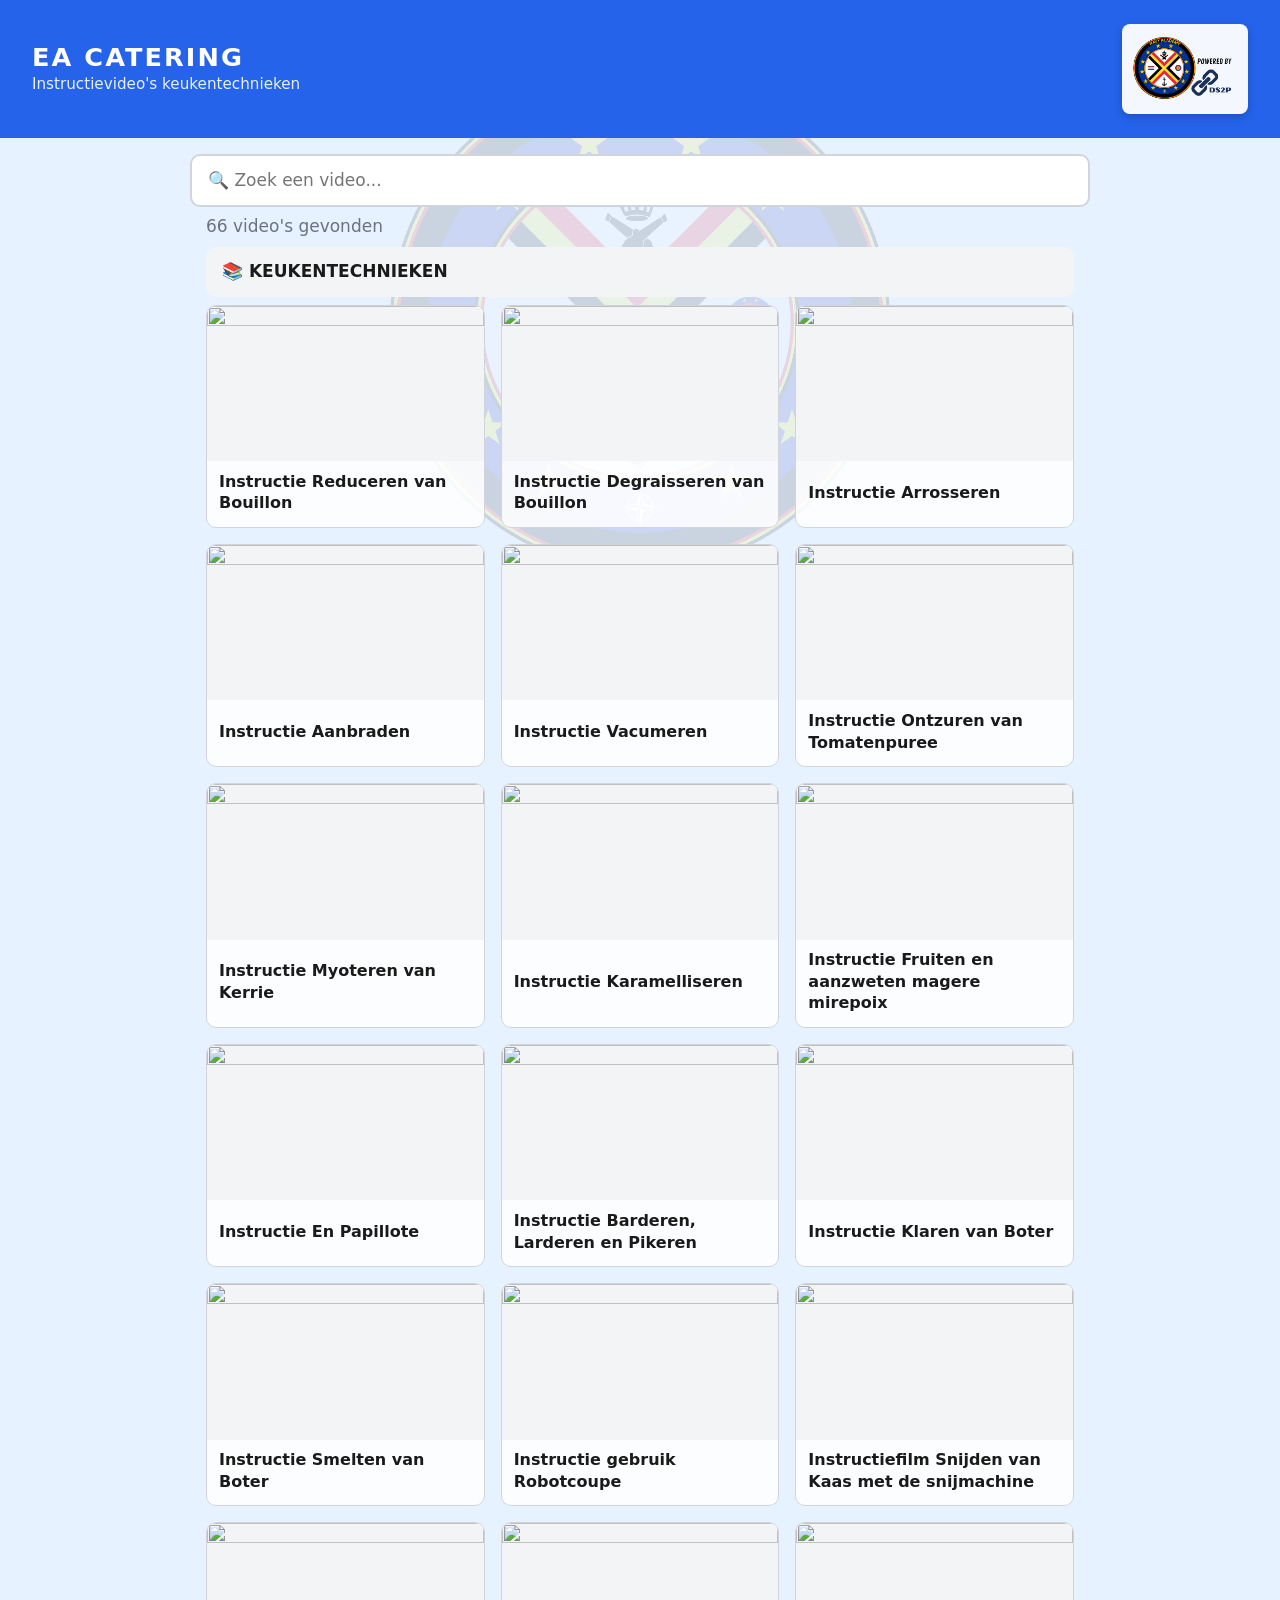
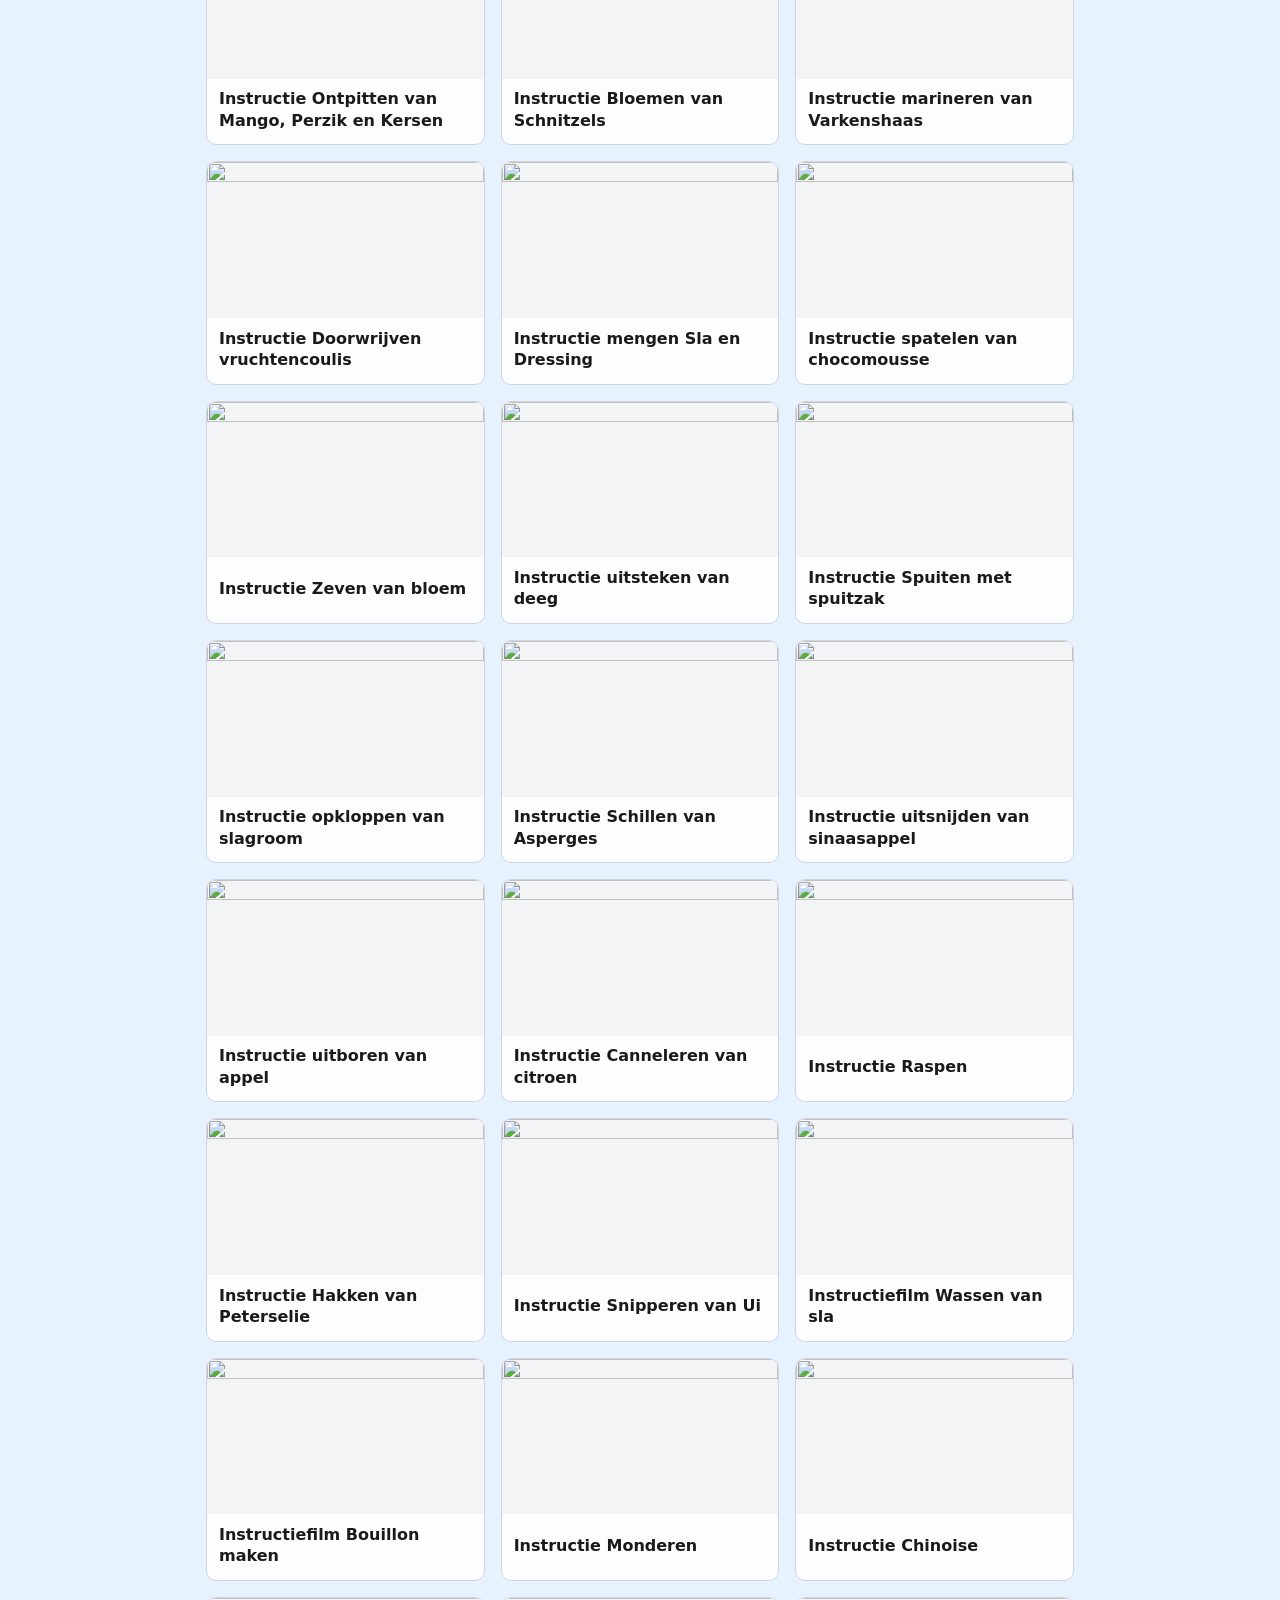
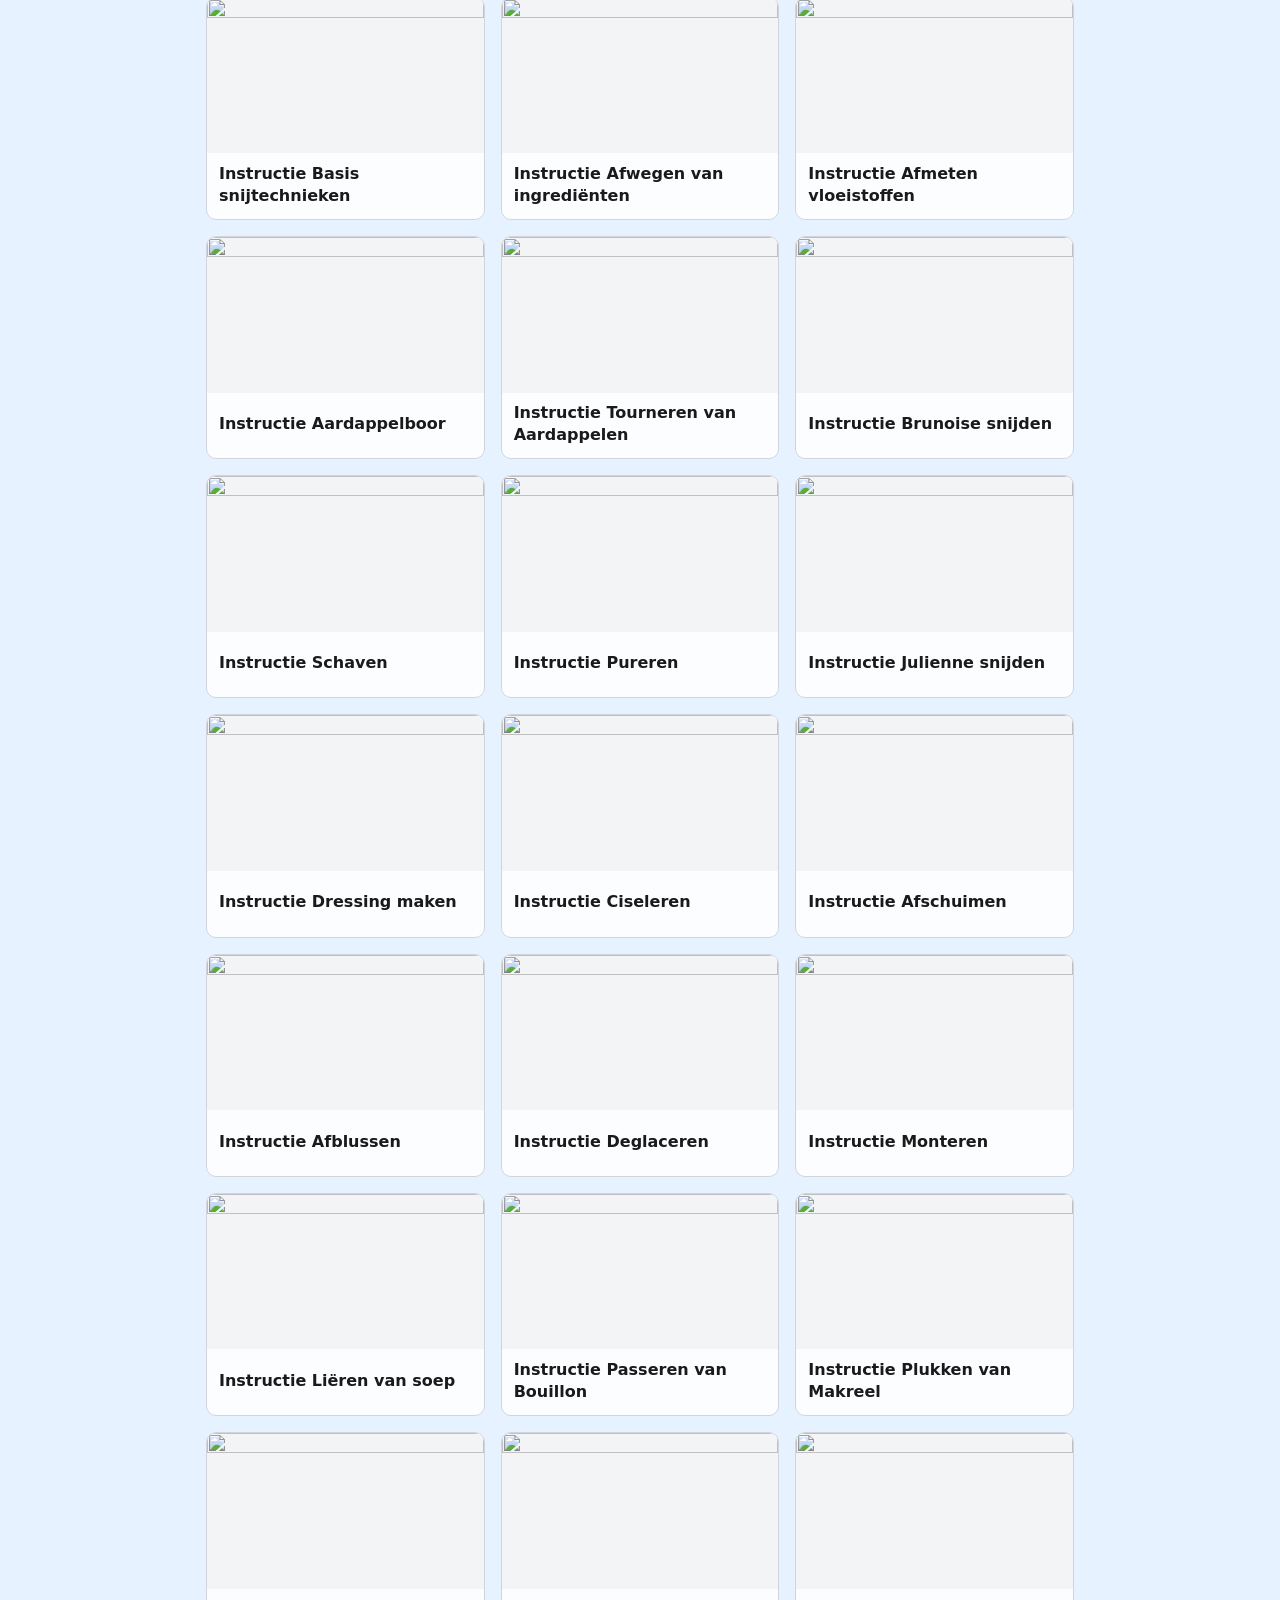
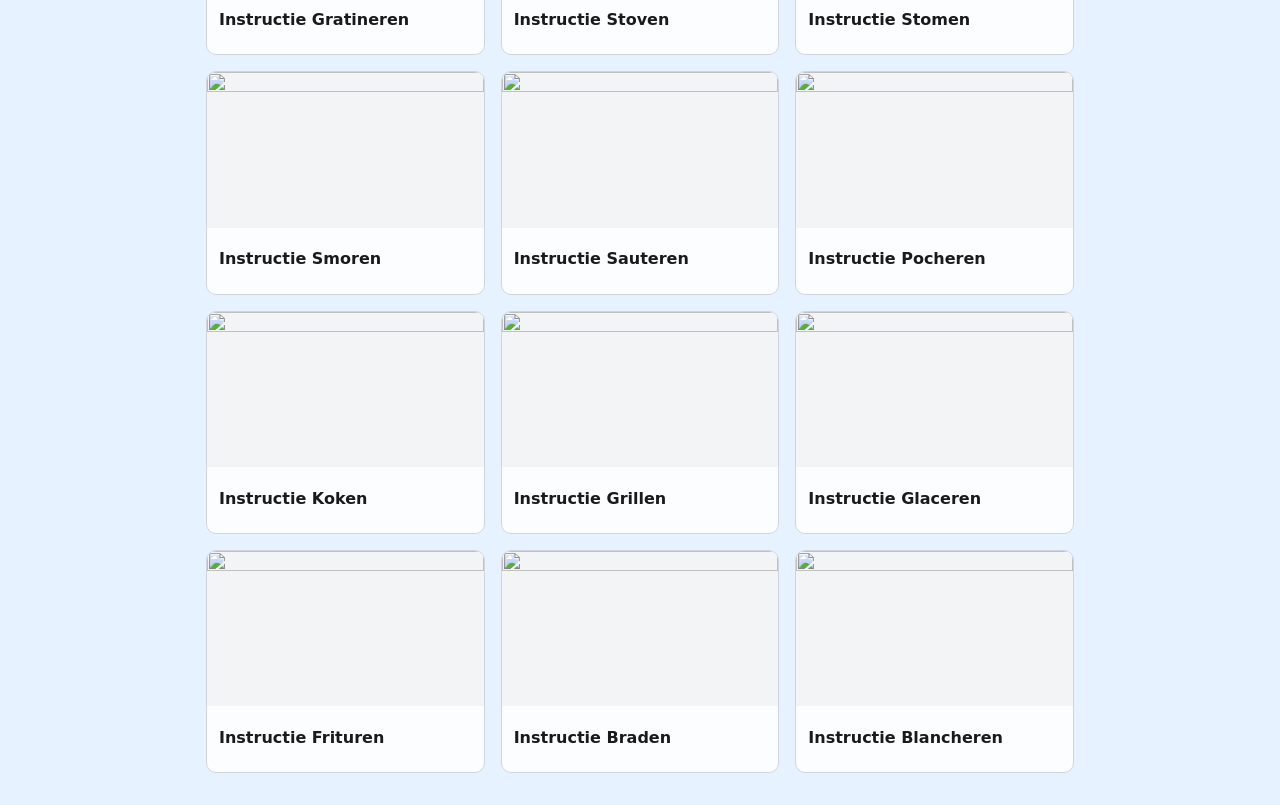
==== commit 83252244: "Wrap header content in a div for styling" ====
--- a/index.html
+++ b/index.html
@@ -15,8 +15,10 @@
 <body>
 
 <header class="topbar">
-    <h1>EA CATERING</h1>
-    <p>Instructievideo's keukentechnieken</p>
+    <div class="topbar-tekst">
+        <h1>EA CATERING</h1>
+        <p>Instructievideo's keukentechnieken</p>
+    </div>
     <img src="Powered by DS2P zonder achtergrond.png" alt="" class="topbar-logo">
 </header>
 <input id="zoekveld" type="search" placeholder="🔍 Zoek een video..." autocomplete="off" aria-label="Zoeken">
--- a/styles.css
+++ b/styles.css
@@ -26,23 +26,65 @@
     background: var(--blauw);
     color: #fff;
     padding: 1.25rem 1rem;
-    text-align: center;
-    position: relative;
-    z-index: 1;
-}
-.topbar h1 { margin: 0; font-size: 1.6rem; letter-spacing: 0.08em; }
-.topbar p { margin: 0.25rem 0 0; opacity: 0.9; }
-
+    position: relative;
+    z-index: 1;
+    display: flex;
+    align-items: center;
+    justify-content: space-between;
+    gap: 0.5rem;
+}
+
+.topbar-tekst {
+    display: flex;
+    flex-direction: column;
+    text-align: left;
+    max-width: calc(100% - 100px); /* Zorgt dat de tekst nooit onder het logo kan komen */
+}
+
+.topbar h1 { 
+    margin: 0; 
+    font-size: 1.4rem; 
+    letter-spacing: 0.08em; 
+    line-height: 1.1;
+}
+
+.topbar p { 
+    margin: 0.25rem 0 0; 
+    opacity: 0.9; 
+    font-size: 0.85rem;
+    line-height: 1.3;
+}
+
+/* Logo strak rechts */
 .topbar-logo {
-    position: absolute;
-    right: 1rem;
-    bottom: 0.5rem;
-    height: 48px;
+    position: static;
+    transform: none;
+    height: 75px;
     width: auto;
     background: rgba(255, 255, 255, 0.95);
-    padding: 4px 10px;
+    padding: 4px 8px;
     border-radius: 8px;
-    box-shadow: 0 2px 6px rgba(0, 0, 0, 0.15);
+    box-shadow: 0 3px 8px rgba(0, 0, 0, 0.2);
+    flex-shrink: 0;
+}
+
+/* Grotere scherminstellingen */
+@media (min-width: 651px) {
+    .topbar {
+        padding: 1.5rem 2rem;
+    }
+    .topbar-tekst {
+        max-width: none;
+    }
+    .topbar h1 {
+        font-size: 1.6rem;
+    }
+    .topbar p {
+        font-size: 0.95rem;
+    }
+    .topbar-logo {
+        height: 90px;
+    }
 }
 
 /* Zoekveld */
@@ -227,20 +269,3 @@
     pointer-events: none;
     z-index: 0;
 }
-
-/* Mobiel: watermerk en DS2P-logo netjes schalen */
-@media (max-width: 650px) {
-    body::before {
-        background-position: center 10%;
-        background-size: 85vw auto;
-    }
-    .topbar {
-        padding-bottom: 3.8rem;
-    }
-    .topbar-logo {
-        right: 50%;
-        transform: translateX(50%);
-        bottom: 0.5rem;
-        height: 40px;
-    }
-}
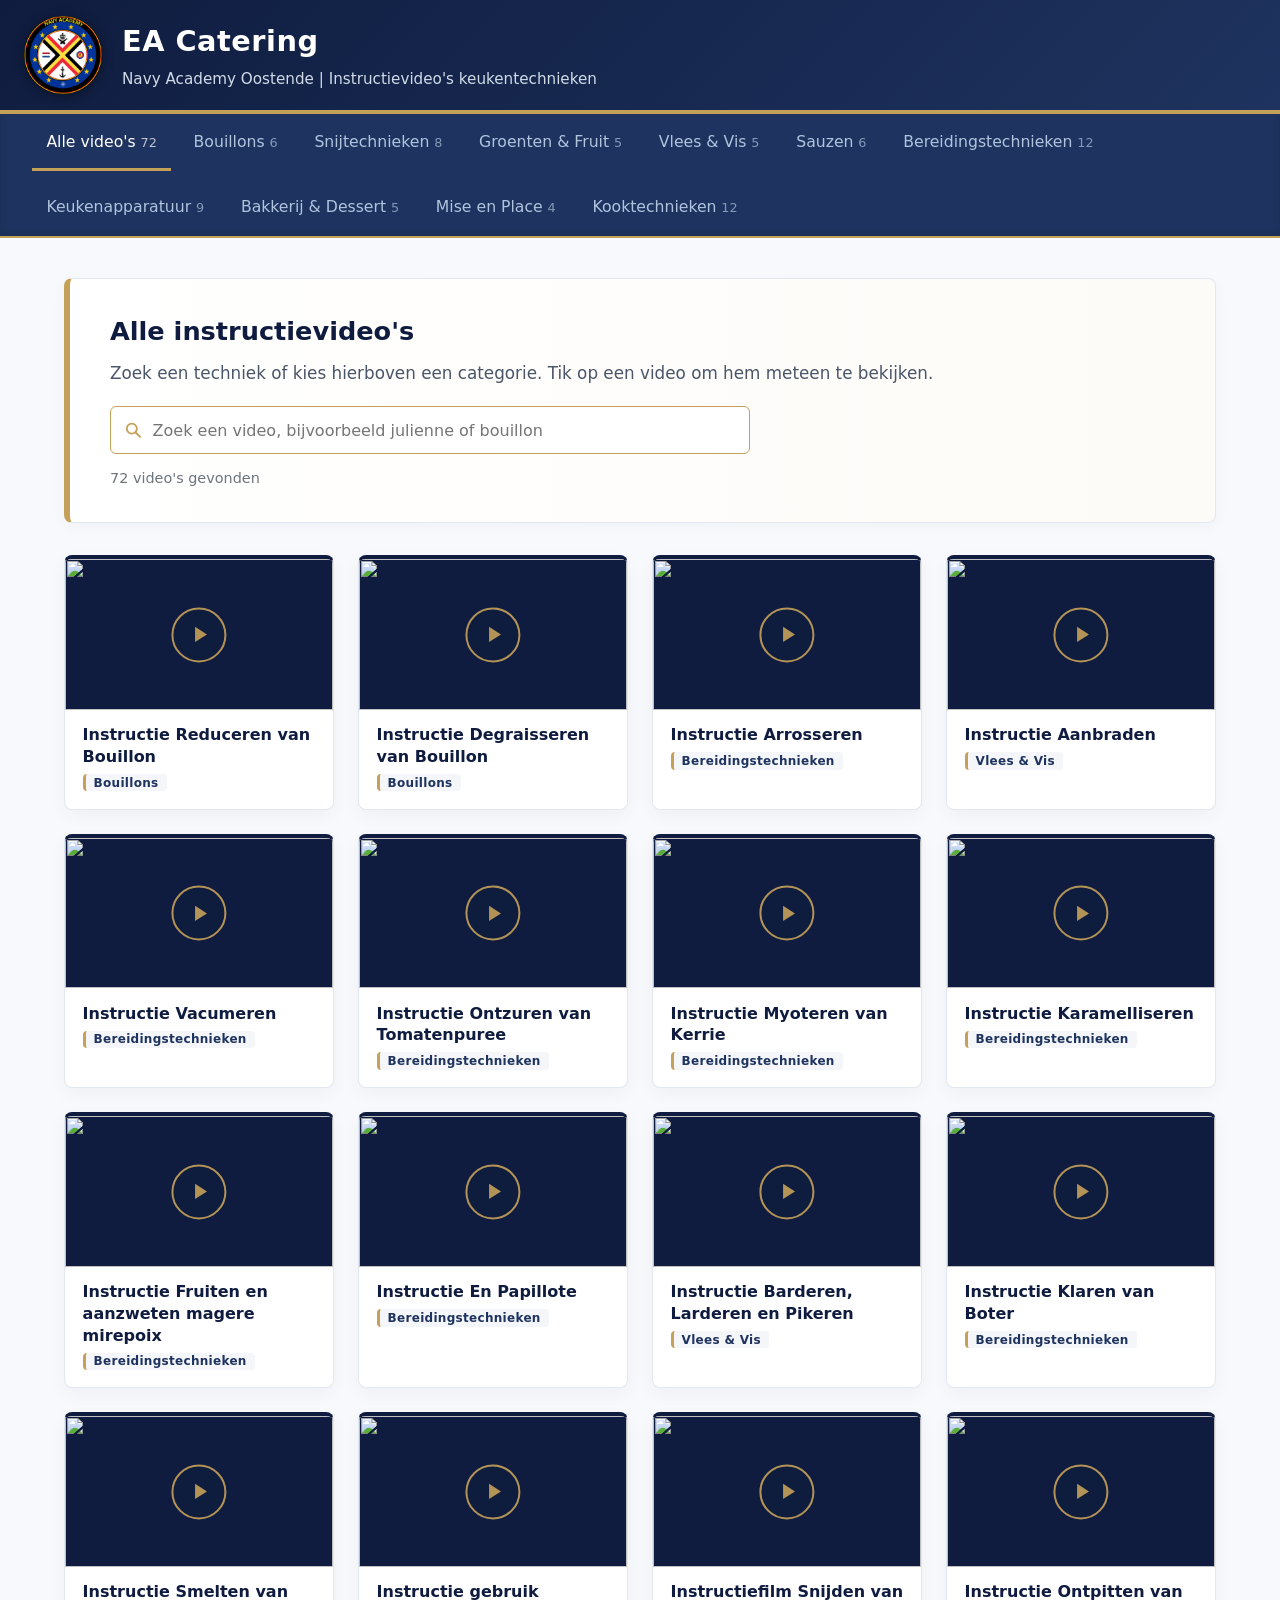
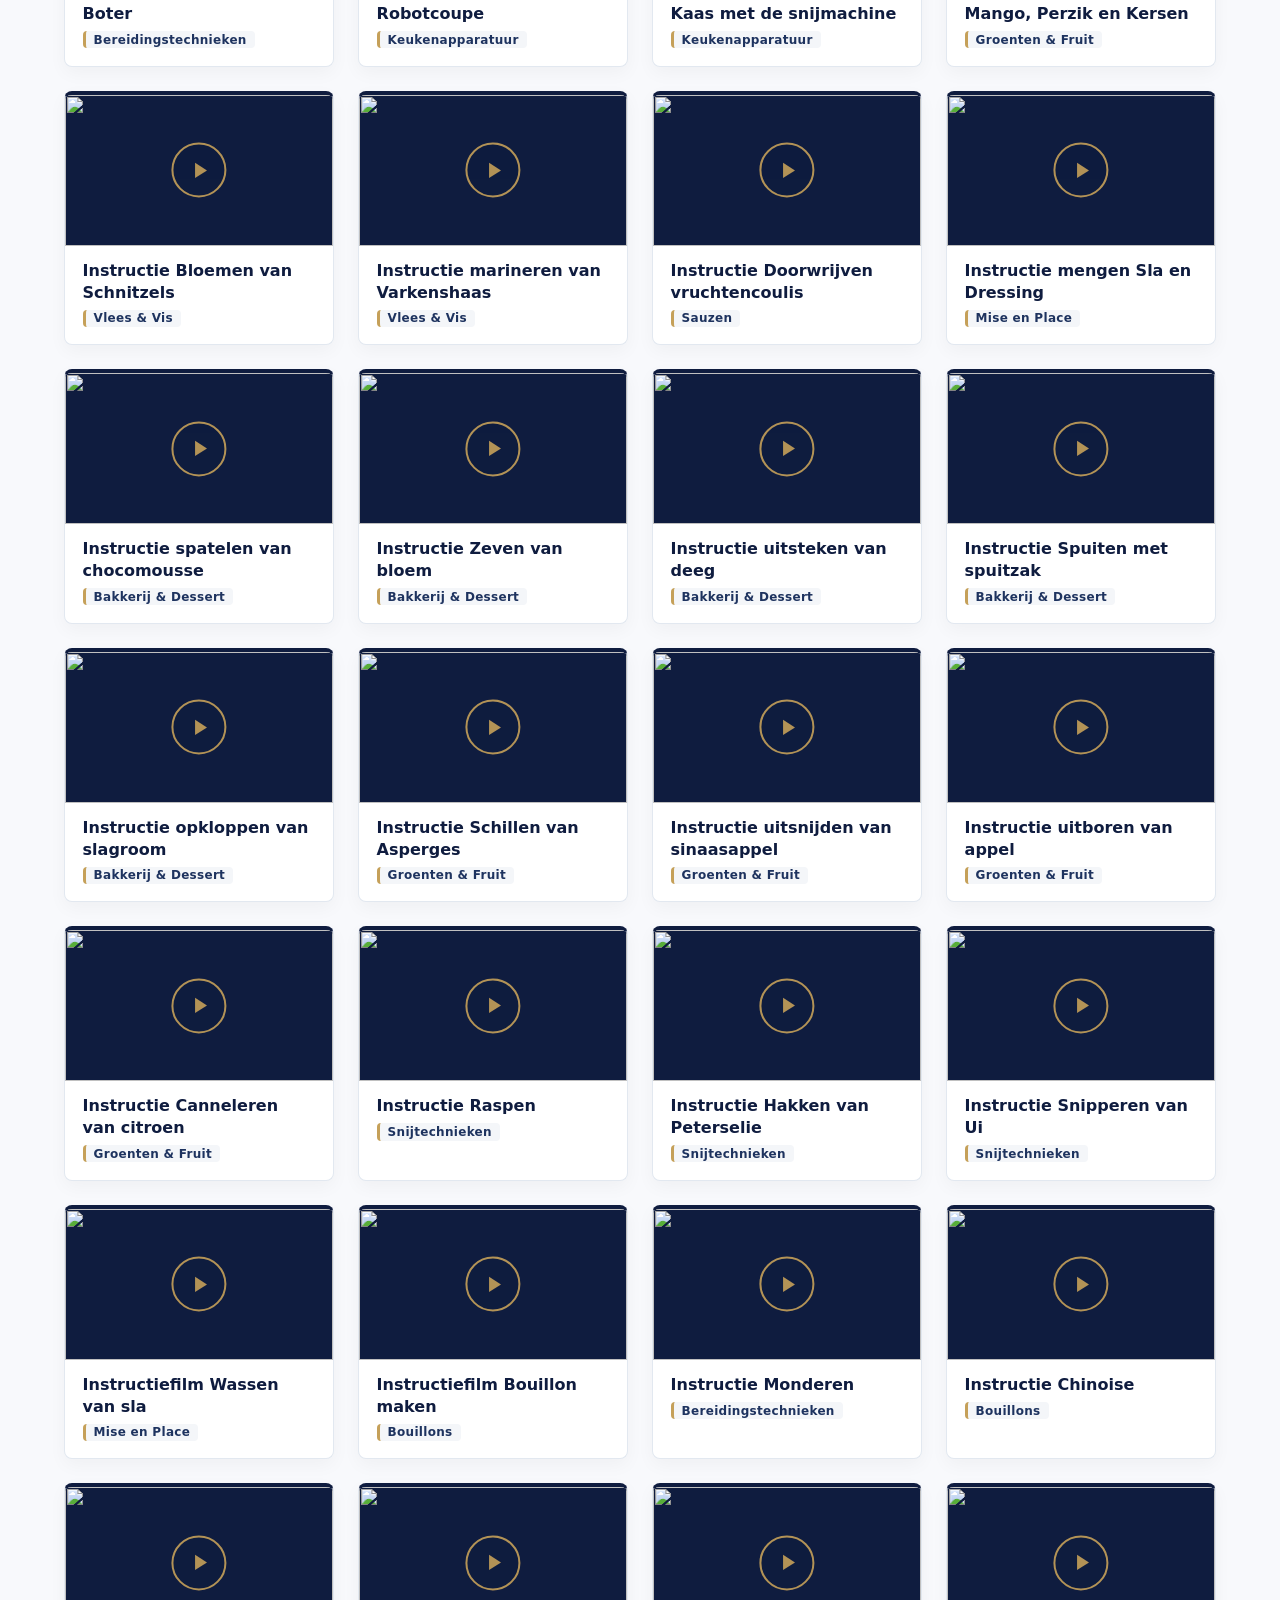
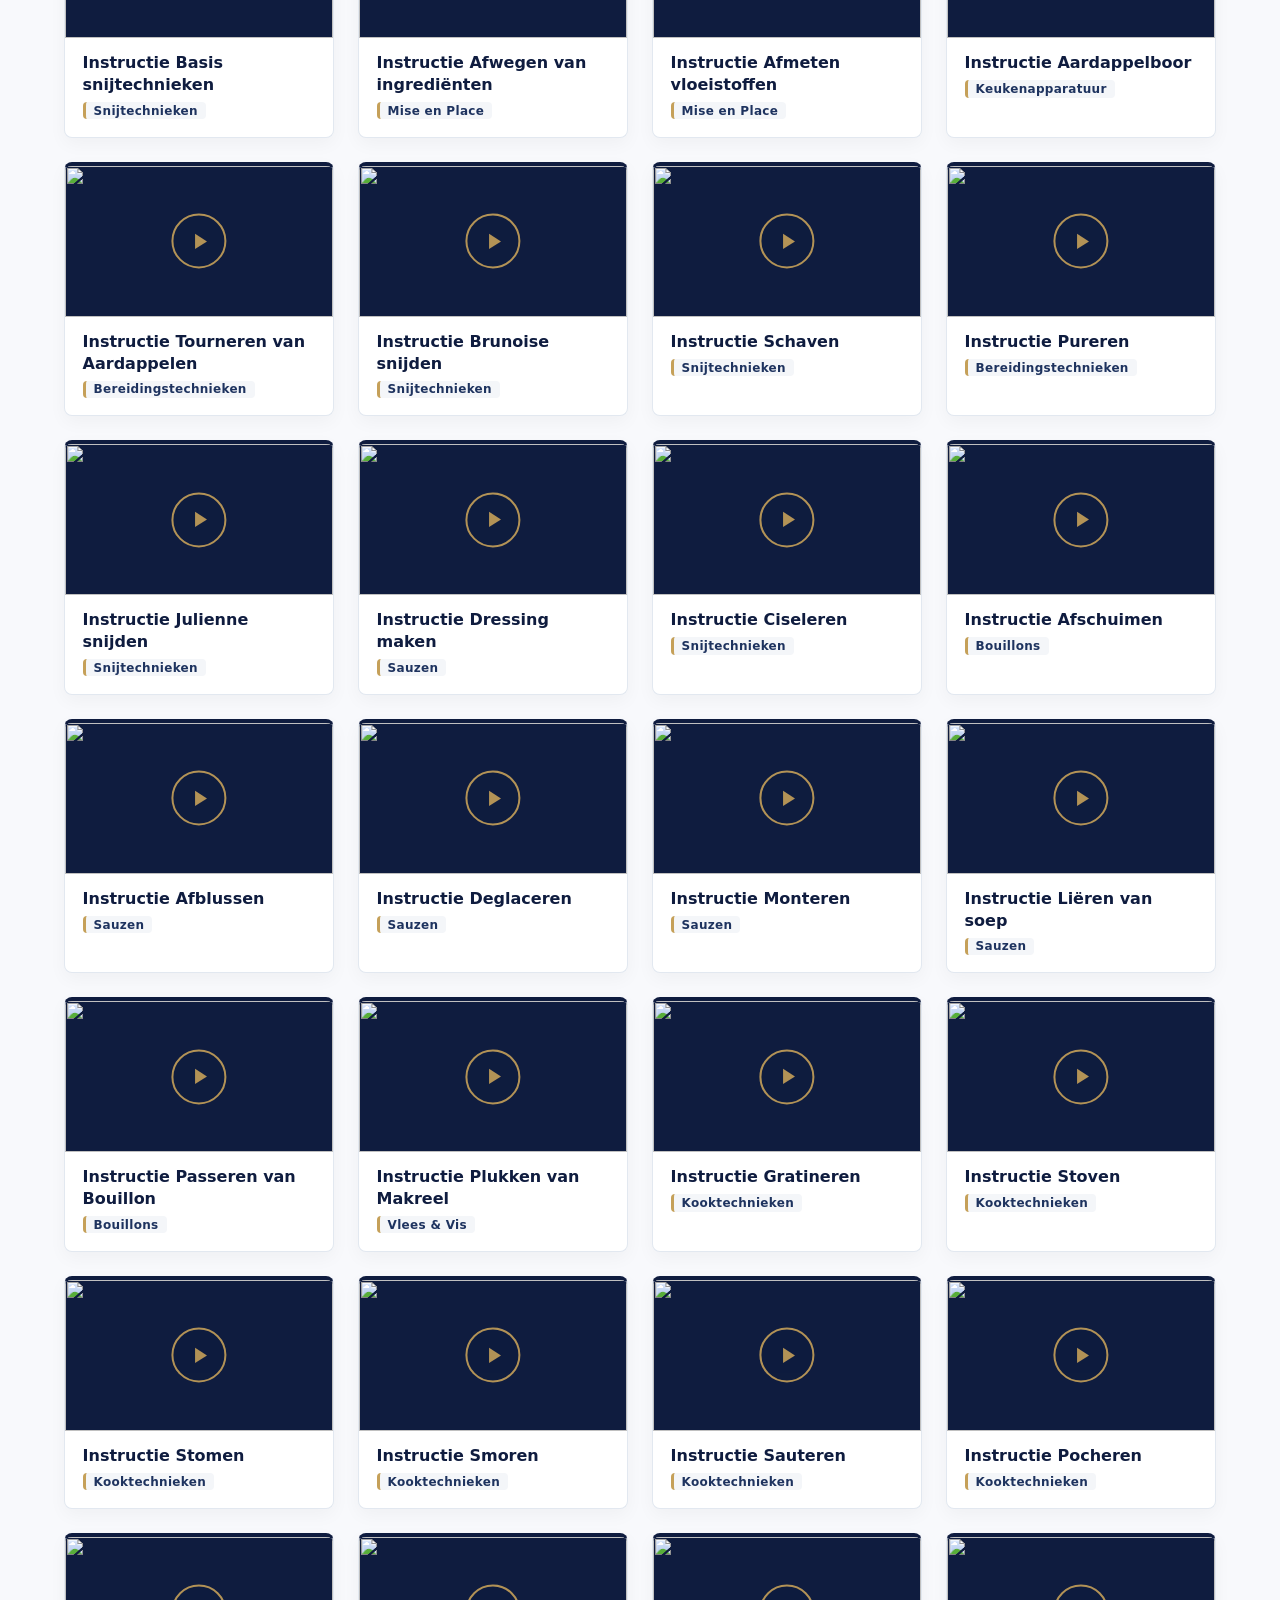
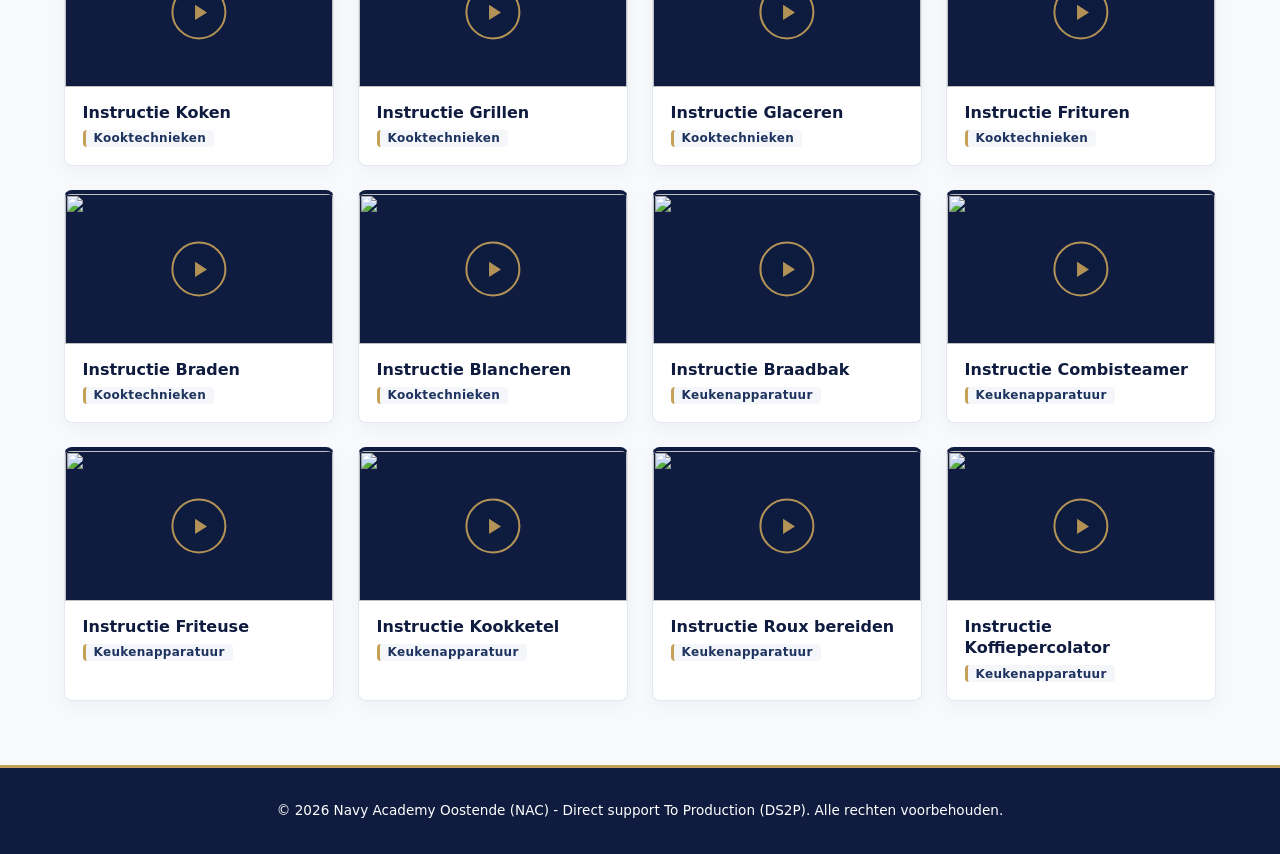
==== commit ec67bac7: "NAC-huisstijl en zwart afspeelscherm Co-Authored-By: Claude Opus 5.5 <noreply@anthropic.com> Claude-" ====
--- a/index.html
+++ b/index.html
@@ -3,46 +3,61 @@
 <head>
     <meta charset="utf-8">
     <meta name="viewport" content="width=device-width, initial-scale=1">
-    <title>EA Catering – Instructievideo's</title>
-    <link rel="stylesheet" href="styles.css">
+    <title>NAC Performance Support | EA Catering – Instructievideo's</title>
+    <link rel="stylesheet" href="styles.css?v=3">
     <link rel="manifest" href="manifest.json">
-<meta name="theme-color" content="#2563eb">
-<meta name="apple-mobile-web-app-capable" content="yes">
-<meta name="apple-mobile-web-app-title" content="EA Catering">
-<link rel="apple-touch-icon" href="apple-touch-icon.png">
-<link rel="icon" type="image/png" sizes="192x192" href="icon-192.png">
+    <meta name="theme-color" content="#0f1c3f">
+    <meta name="apple-mobile-web-app-capable" content="yes">
+    <meta name="apple-mobile-web-app-title" content="EA Catering">
+    <link rel="apple-touch-icon" href="apple-touch-icon.png">
+    <link rel="icon" type="image/png" sizes="192x192" href="icon-192.png">
 </head>
 <body>
 
-<header class="topbar">
-    <div class="topbar-tekst">
-        <h1>EA CATERING</h1>
-        <p>Instructievideo's keukentechnieken</p>
+<header>
+    <div class="header-content">
+        <div class="header-logo">
+            <img src="nac-logo.png" alt="Navy Academy embleem">
+        </div>
+        <div class="header-title">
+            <h1>EA Catering</h1>
+            <p>Navy Academy Oostende | Instructievideo's keukentechnieken</p>
+        </div>
     </div>
-    <img src="Powered by DS2P zonder achtergrond.png" alt="" class="topbar-logo">
 </header>
-<input id="zoekveld" type="search" placeholder="🔍 Zoek een video..." autocomplete="off" aria-label="Zoeken">
 
-<p id="aantal" aria-live="polite"></p>
+<nav class="nav-tabs" id="categorieMenu" aria-label="Categorieën"></nav>
 
-<details class="categorie-paneel" id="categoriePaneel">
-    <summary class="categorie-kop" id="categorieKop">📚 KEUKENTECHNIEKEN</summary>
-    <div class="categorie-menu" id="categorieMenu"></div>
-</details>
+<main class="container">
+    <div class="hero-section">
+        <h2 id="kop">Alle instructievideo's</h2>
+        <p>Zoek een techniek of kies hierboven een categorie. Tik op een video om hem meteen te bekijken.</p>
+        <div class="zoek">
+            <svg viewBox="0 0 20 20" aria-hidden="true"><circle cx="8.5" cy="8.5" r="5.5" fill="none" stroke="currentColor" stroke-width="2"/><path d="m13 13 4.5 4.5" stroke="currentColor" stroke-width="2" stroke-linecap="round"/></svg>
+            <input id="zoekveld" type="search" placeholder="Zoek een video, bijvoorbeeld julienne of bouillon" autocomplete="off" aria-label="Zoeken">
+        </div>
+        <p id="aantal" class="aantal" aria-live="polite"></p>
+    </div>
 
-<div id="videoGrid" class="video-grid"></div>
+    <div id="videoGrid" class="video-grid"></div>
+</main>
 
-<!-- Afspeelvenster -->
-<div id="videoModal" class="video-modal">
+<footer>
+    <p>&copy; 2026 Navy Academy Oostende (NAC) - Direct support To Production (DS2P). Alle rechten voorbehouden.</p>
+</footer>
+
+<!-- Afspeelscherm -->
+<div id="videoModal" class="video-modal" role="dialog" aria-modal="true" aria-labelledby="videoTitel">
+    <button type="button" class="video-sluit" id="sluit" aria-label="Sluiten">✕</button>
     <div class="video-modal-inner">
-        <button type="button" class="video-sluit" id="sluit" aria-label="Sluiten">✕</button>
+        <h2 class="video-titel" id="videoTitel"></h2>
         <div class="video-frame" id="videoFrame"></div>
         <a id="videoExtern" class="video-extern" target="_blank" rel="noopener noreferrer">Bekijk op YouTube</a>
     </div>
 </div>
 
 <script src="videos.js"></script>
-<script src="app.js"></script>
+<script src="app.js?v=3"></script>
 <script>
 if ("serviceWorker" in navigator) {
     navigator.serviceWorker.register("./sw.js");
--- a/styles.css
+++ b/styles.css
@@ -1,271 +1,225 @@
+/* NAC Performance Support-huisstijl */
 :root {
-    --blauw: #2563eb;
-    --tekst: #1a1a1a;
-    --grijs: #6b7280;
-    --licht: #f3f4f6;
-    --rand: #d1d5db;
-}
-
-* { box-sizing: border-box; }
-
-html {
-    background-color: #e6f2ff;
-}
-
-body {
-    margin: 0;
-    font-family: system-ui, sans-serif;
-    font-size: 17px;
-    color: var(--tekst);
-    background-color: transparent;
-    line-height: 1.4;
-}
-
-/* Koptekst */
-.topbar {
-    background: var(--blauw);
-    color: #fff;
-    padding: 1.25rem 1rem;
-    position: relative;
-    z-index: 1;
+    --primary-navy: #0f1c3f;
+    --secondary-navy: #1e335f;
+    --accent-gold: #c5a059;
+    --light-bg: #f8f9fc;
+    --card-bg: #ffffff;
+    --text-main: #2c3e50;
+    --text-muted: #6c757d;
+    --border-color: #e2e8f0;
+}
+
+[hidden] { display: none !important; }
+* { box-sizing: border-box; margin: 0; padding: 0; font-family: 'Segoe UI', system-ui, -apple-system, sans-serif; }
+body { background-color: var(--light-bg); color: var(--text-main); line-height: 1.6; }
+
+/* Header */
+header {
+    background: linear-gradient(135deg, var(--primary-navy), var(--secondary-navy));
+    color: white;
+    padding: 1rem 1.5rem;
+    border-bottom: 4px solid var(--accent-gold);
+    box-shadow: 0 4px 12px rgba(0,0,0,0.1);
+}
+.header-content { width: 100%; display: flex; align-items: center; gap: 1.25rem; }
+.header-logo { width: 4.875rem; height: 4.875rem; flex-shrink: 0; filter: drop-shadow(0 2px 6px rgba(0,0,0,0.4)); }
+.header-logo img { width: 100%; height: 100%; object-fit: contain; display: block; }
+.header-title { min-width: 0; }
+.header-title h1 { font-size: 1.8rem; font-weight: 600; letter-spacing: 0.5px; margin-bottom: 0.2rem; }
+.header-title p { font-size: 0.95rem; color: #d0dbe7; font-weight: 300; }
+
+/* Categorieën als tabbalk */
+.nav-tabs {
+    background-color: var(--secondary-navy);
+    padding: 0 2rem;
     display: flex;
-    align-items: center;
-    justify-content: space-between;
     gap: 0.5rem;
-}
-
-.topbar-tekst {
-    display: flex;
-    flex-direction: column;
-    text-align: left;
-    max-width: calc(100% - 100px); /* Zorgt dat de tekst nooit onder het logo kan komen */
-}
-
-.topbar h1 { 
-    margin: 0; 
-    font-size: 1.4rem; 
-    letter-spacing: 0.08em; 
-    line-height: 1.1;
-}
-
-.topbar p { 
-    margin: 0.25rem 0 0; 
-    opacity: 0.9; 
+    border-bottom: 2px solid var(--accent-gold);
+    box-shadow: inset 0 -3px 6px rgba(0,0,0,0.1);
+    overflow-x: auto;
+    position: sticky;
+    top: 0;
+    z-index: 10;
+    scrollbar-width: none;
+}
+.nav-tabs::-webkit-scrollbar { display: none; }
+@media (min-width: 900px) {
+    .nav-tabs { flex-wrap: wrap; overflow-x: visible; }
+    .tab-btn { padding: 0.9rem 0.9rem; }
+}
+.tab-btn {
+    background: transparent;
+    border: none;
+    border-bottom: 3px solid transparent;
+    color: #b0c4de;
+    padding: 1.1rem 0.9rem;
+    cursor: pointer;
+    font-size: 0.98rem;
+    font-weight: 500;
+    transition: all 0.3s ease;
+    white-space: nowrap;
+}
+.tab-btn:hover, .tab-btn.active { color: white; border-bottom-color: var(--accent-gold); }
+.tab-btn .teller { font-size: 0.8rem; opacity: 0.7; margin-left: 0.3rem; }
+
+.container { max-width: 1200px; margin: 2.5rem auto; padding: 0 1.5rem; }
+
+/* Intro + zoeken */
+.hero-section {
+    background: linear-gradient(to right, #ffffff, #fdfbf7);
+    border: 1px solid var(--border-color);
+    border-left: 6px solid var(--accent-gold);
+    padding: 2rem 2.5rem;
+    border-radius: 8px;
+    box-shadow: 0 4px 15px rgba(0,0,0,0.03);
+    margin-bottom: 2rem;
+}
+.hero-section h2 { color: var(--primary-navy); font-size: 1.6rem; margin-bottom: 0.5rem; }
+.hero-section p { font-size: 1.05rem; color: #4a5568; margin-bottom: 1.2rem; }
+.zoek { position: relative; max-width: 640px; }
+.zoek svg { position: absolute; left: 0.9rem; top: 50%; width: 1.15rem; height: 1.15rem; transform: translateY(-50%); color: var(--accent-gold); }
+#zoekveld {
+    width: 100%;
+    height: 3rem;
+    padding: 0 1rem 0 2.6rem;
+    border: 1px solid var(--accent-gold);
+    border-radius: 6px;
+    background: #fff;
+    color: var(--primary-navy);
+    font-size: 1rem;
+}
+#zoekveld:focus { outline: 2px solid var(--accent-gold); outline-offset: 1px; }
+.hero-section .aantal { margin: 0.8rem 0 0; font-size: 0.9rem; color: var(--text-muted); }
+
+/* Videokaarten */
+.video-grid { display: grid; grid-template-columns: repeat(auto-fill, minmax(260px, 1fr)); gap: 1.5rem; }
+.video-card {
+    background-color: var(--card-bg);
+    border-radius: 8px;
+    box-shadow: 0 6px 18px rgba(0,0,0,0.04);
+    border: 1px solid var(--border-color);
+    border-top: 4px solid var(--primary-navy);
+    overflow: hidden;
+    transition: transform 0.2s ease, box-shadow 0.2s ease, border-color 0.2s ease;
+}
+.video-card:hover { transform: translateY(-3px); box-shadow: 0 10px 24px rgba(15,28,63,0.12); border-top-color: var(--accent-gold); }
+.video-link { display: block; width: 100%; background: none; border: 0; padding: 0; text-align: left; cursor: pointer; color: inherit; }
+.video-thumb { position: relative; aspect-ratio: 16 / 9; background: var(--primary-navy); overflow: hidden; }
+.video-thumb img { width: 100%; height: 100%; object-fit: cover; display: block; }
+.video-thumb::after {
+    content: "";
+    position: absolute;
+    left: 50%; top: 50%;
+    width: 3.2rem; height: 3.2rem;
+    transform: translate(-50%, -50%);
+    border-radius: 50%;
+    background: rgba(15,28,63,0.75) url("data:image/svg+xml,%3Csvg xmlns='http://www.w3.org/2000/svg' viewBox='0 0 24 24'%3E%3Cpath d='M8 5v14l11-7z' fill='%23c5a059'/%3E%3C/svg%3E") center / 1.6rem no-repeat;
+    border: 2px solid var(--accent-gold);
+    opacity: 0.9;
+    transition: transform 0.2s ease;
+}
+.video-card:hover .video-thumb::after { transform: translate(-50%, -50%) scale(1.1); }
+.video-info { padding: 0.9rem 1.1rem 1.1rem; }
+.video-info h3 { color: var(--primary-navy); font-size: 1rem; line-height: 1.35; margin-bottom: 0.4rem; }
+.video-cat {
+    display: inline-block;
+    font-size: 0.75rem;
+    font-weight: 600;
+    letter-spacing: 0.3px;
+    color: var(--secondary-navy);
+    background: #f4f6f9;
+    border-left: 3px solid var(--accent-gold);
+    border-radius: 4px;
+    padding: 0.1rem 0.5rem;
+}
+.leeg {
+    grid-column: 1 / -1;
+    background: #f4f6f9;
+    border-left: 3px solid var(--accent-gold);
+    border-radius: 6px;
+    padding: 1rem 1.2rem;
+    color: var(--text-main);
+}
+
+:focus-visible { outline: 2px solid var(--accent-gold); outline-offset: 2px; }
+
+footer {
+    text-align: center;
+    padding: 2rem;
+    background-color: var(--primary-navy);
+    color: white;
     font-size: 0.85rem;
-    line-height: 1.3;
-}
-
-/* Logo strak rechts */
-.topbar-logo {
-    position: static;
-    transform: none;
-    height: 75px;
-    width: auto;
-    background: rgba(255, 255, 255, 0.95);
-    padding: 4px 8px;
-    border-radius: 8px;
-    box-shadow: 0 3px 8px rgba(0, 0, 0, 0.2);
-    flex-shrink: 0;
-}
-
-/* Grotere scherminstellingen */
-@media (min-width: 651px) {
-    .topbar {
-        padding: 1.5rem 2rem;
-    }
-    .topbar-tekst {
-        max-width: none;
-    }
-    .topbar h1 {
-        font-size: 1.6rem;
-    }
-    .topbar p {
-        font-size: 0.95rem;
-    }
-    .topbar-logo {
-        height: 90px;
-    }
-}
-
-/* Zoekveld */
-#zoekveld {
-    display: block;
-    width: calc(100% - 2rem);
-    max-width: 900px;
-    margin: 1rem auto 0.5rem;
-    font: inherit;
-    padding: 0.8rem 1rem;
-    border: 2px solid var(--rand);
-    border-radius: 10px;
-    position: relative;
-    z-index: 1;
-}
-#zoekveld:focus { outline: none; border-color: var(--blauw); }
-
-#aantal {
-    max-width: 900px;
-    margin: 0.5rem auto;
-    padding: 0 1rem;
-    color: var(--grijs);
-    position: relative;
-    z-index: 1;
-}
-
-/* Categoriemenu */
-.categorie-paneel {
-    max-width: 900px;
-    margin: 0 auto;
-    padding: 0 1rem;
-    position: relative;
-    z-index: 1;
-}
-.categorie-kop {
-    cursor: pointer;
-    font-weight: 700;
-    padding: 0.8rem 1rem;
-    background: var(--licht);
-    border-radius: 10px;
-    list-style: none;
-}
-.categorie-kop::-webkit-details-marker { display: none; }
-.categorie-menu {
-    display: flex;
-    flex-wrap: wrap;
-    gap: 0.5rem;
-    padding: 0.75rem 0;
-}
-.cat-btn {
-    font: inherit;
-    padding: 0.5rem 1rem;
-    border: 2px solid var(--blauw);
-    border-radius: 999px;
-    background: #fff;
-    color: var(--blauw);
-    cursor: pointer;
-}
-.cat-btn.active {
-    background: var(--blauw);
-    color: #fff;
-}
-.cat-btn[hidden] { display: none; }
-
-/* Videogrid */
-.video-grid {
-    max-width: 900px;
-    margin: 0 auto;
-    padding: 0.5rem 1rem 2rem;
-    display: grid;
-    grid-template-columns: repeat(auto-fill, minmax(220px, 1fr));
-    gap: 1rem;
-    align-items: stretch;
-}
-.video-card {
-    min-width: 0;
-    height: 100%;
-}
-.video-link {
-    width: 100%;
-    height: 100%;
-    display: flex;
-    flex-direction: column;
-    padding: 0;
-    border: 1px solid var(--rand);
-    border-radius: 10px;
-    background: rgba(255, 255, 255, 0.85);
-    overflow: hidden;
-    text-align: left;
-    cursor: pointer;
-    font: inherit;
-    color: inherit;
-    position: relative;
-    z-index: 1;
-}
-.video-link:hover,
-.video-link:focus-visible {
-    border-color: var(--blauw);
-    outline: none;
-    box-shadow: 0 2px 8px rgba(0, 0, 0, 0.12);
-}
-.video-link img {
-    display: block;
-    width: 100%;
-    aspect-ratio: 16 / 9;
-    object-fit: cover;
-    background: var(--licht);
-    flex-shrink: 0;
-}
-.video-link h3 {
-    margin: 0;
-    padding: 0.6rem 0.75rem 0.8rem;
-    font-size: 1rem;
-    font-weight: 600;
-    line-height: 1.35;
-    min-height: calc(2 * 1.35em + 1.4rem);
-    flex-grow: 1;
-    display: flex;
-    align-items: center;
-}
-
-/* Afspeelvenster */
+    margin-top: 4rem;
+    border-top: 3px solid var(--accent-gold);
+}
+
+/* Zwart afspeelscherm */
 .video-modal {
     position: fixed;
     inset: 0;
     z-index: 100;
-    background: rgba(0, 0, 0, 0.9);
+    background: #000;
     display: none;
     align-items: center;
     justify-content: center;
-    padding: 1rem;
+    padding: 3.5rem 1rem 1.5rem;
 }
 .video-modal.open { display: flex; }
-
-.video-modal-inner {
-    position: relative;
-    width: 100%;
-    max-width: 900px;
-}
+.video-modal-inner { width: 100%; max-width: min(1100px, calc((100vh - 9rem) * 16 / 9)); }
+.video-titel { color: #fff; font-size: 1.1rem; font-weight: 600; margin-bottom: 0.75rem; }
+.video-frame { position: relative; aspect-ratio: 16 / 9; background: #000; }
+.video-frame iframe { position: absolute; inset: 0; width: 100%; height: 100%; border: 0; }
 .video-sluit {
-    position: absolute;
-    top: -2.75rem;
-    right: 0;
-    font: inherit;
-    font-size: 1.2rem;
-    padding: 0.3rem 0.8rem;
-    border: none;
-    border-radius: 6px;
-    background: #fff;
-    color: var(--tekst);
+    position: fixed;
+    top: 0.9rem;
+    right: 0.9rem;
+    width: 2.6rem;
+    height: 2.6rem;
+    border-radius: 50%;
+    border: 1px solid rgba(255,255,255,0.35);
+    background: rgba(255,255,255,0.12);
+    color: #fff;
+    font-size: 1.1rem;
     cursor: pointer;
-}
-.video-frame {
-    position: relative;
-    aspect-ratio: 16 / 9;
-    background: #000;
-    border-radius: 8px;
-    overflow: hidden;
-}
-.video-frame iframe {
+    z-index: 101;
+}
+.video-sluit:hover { background: rgba(255,255,255,0.25); border-color: var(--accent-gold); }
+.video-extern { display: inline-block; margin-top: 0.75rem; color: rgba(255,255,255,0.75); font-size: 0.9rem; }
+.video-extern:hover { color: var(--accent-gold); }
+
+/* Lokaal geopend bestand: afspelen gaat via YouTube */
+.video-poster {
     position: absolute;
     inset: 0;
-    width: 100%;
-    height: 100%;
-    border: 0;
-}
-.video-extern {
-    display: inline-block;
-    margin-top: 0.75rem;
+    display: flex;
+    flex-direction: column;
+    align-items: center;
+    justify-content: center;
+    gap: 0.8rem;
+    background: #000 center / cover no-repeat;
     color: #fff;
-    font-weight: 600;
-}
-
-/* Watermerk NAC-logo */
-body::before {
-    content: "";
-    position: fixed;
-    inset: 0;
-    background: url("nac-logo.png") center 18% / min(70vw, 500px) no-repeat;
-    opacity: 0.12;
-    filter: contrast(1.4);
-    pointer-events: none;
-    z-index: 0;
-}
+    text-decoration: none;
+}
+.video-poster::before { content: ""; position: absolute; inset: 0; background: rgba(0,0,0,0.45); }
+.video-play { position: relative; width: 4.5rem; height: 4.5rem; border-radius: 50%; background: #e00; display: grid; place-items: center; font-size: 1.8rem; padding-left: 0.3rem; }
+.video-poster-tekst { position: relative; font-weight: 600; text-shadow: 0 1px 4px #000; }
+
+@media (max-width: 640px) {
+    header { padding: 0.8rem 1rem; }
+    .header-content { gap: 0.8rem; }
+    .header-logo { width: 64px; height: 64px; }
+    .header-title h1 { font-size: 1.3rem; }
+    .header-title p { font-size: 0.8rem; }
+    .nav-tabs { padding: 0 1rem; gap: 0.25rem; }
+    .tab-btn { padding: 0.9rem 0.6rem; font-size: 0.92rem; }
+    .container { padding: 0 1rem; margin-top: 1.5rem; }
+    .hero-section { padding: 1.4rem 1.2rem; }
+    .hero-section h2 { font-size: 1.3rem; }
+    .video-grid { grid-template-columns: 1fr; gap: 1rem; }
+}
+
+@media (prefers-reduced-motion: reduce) {
+    .video-card, .tab-btn, .video-thumb::after { transition: none; }
+    .video-card:hover { transform: none; }
+}
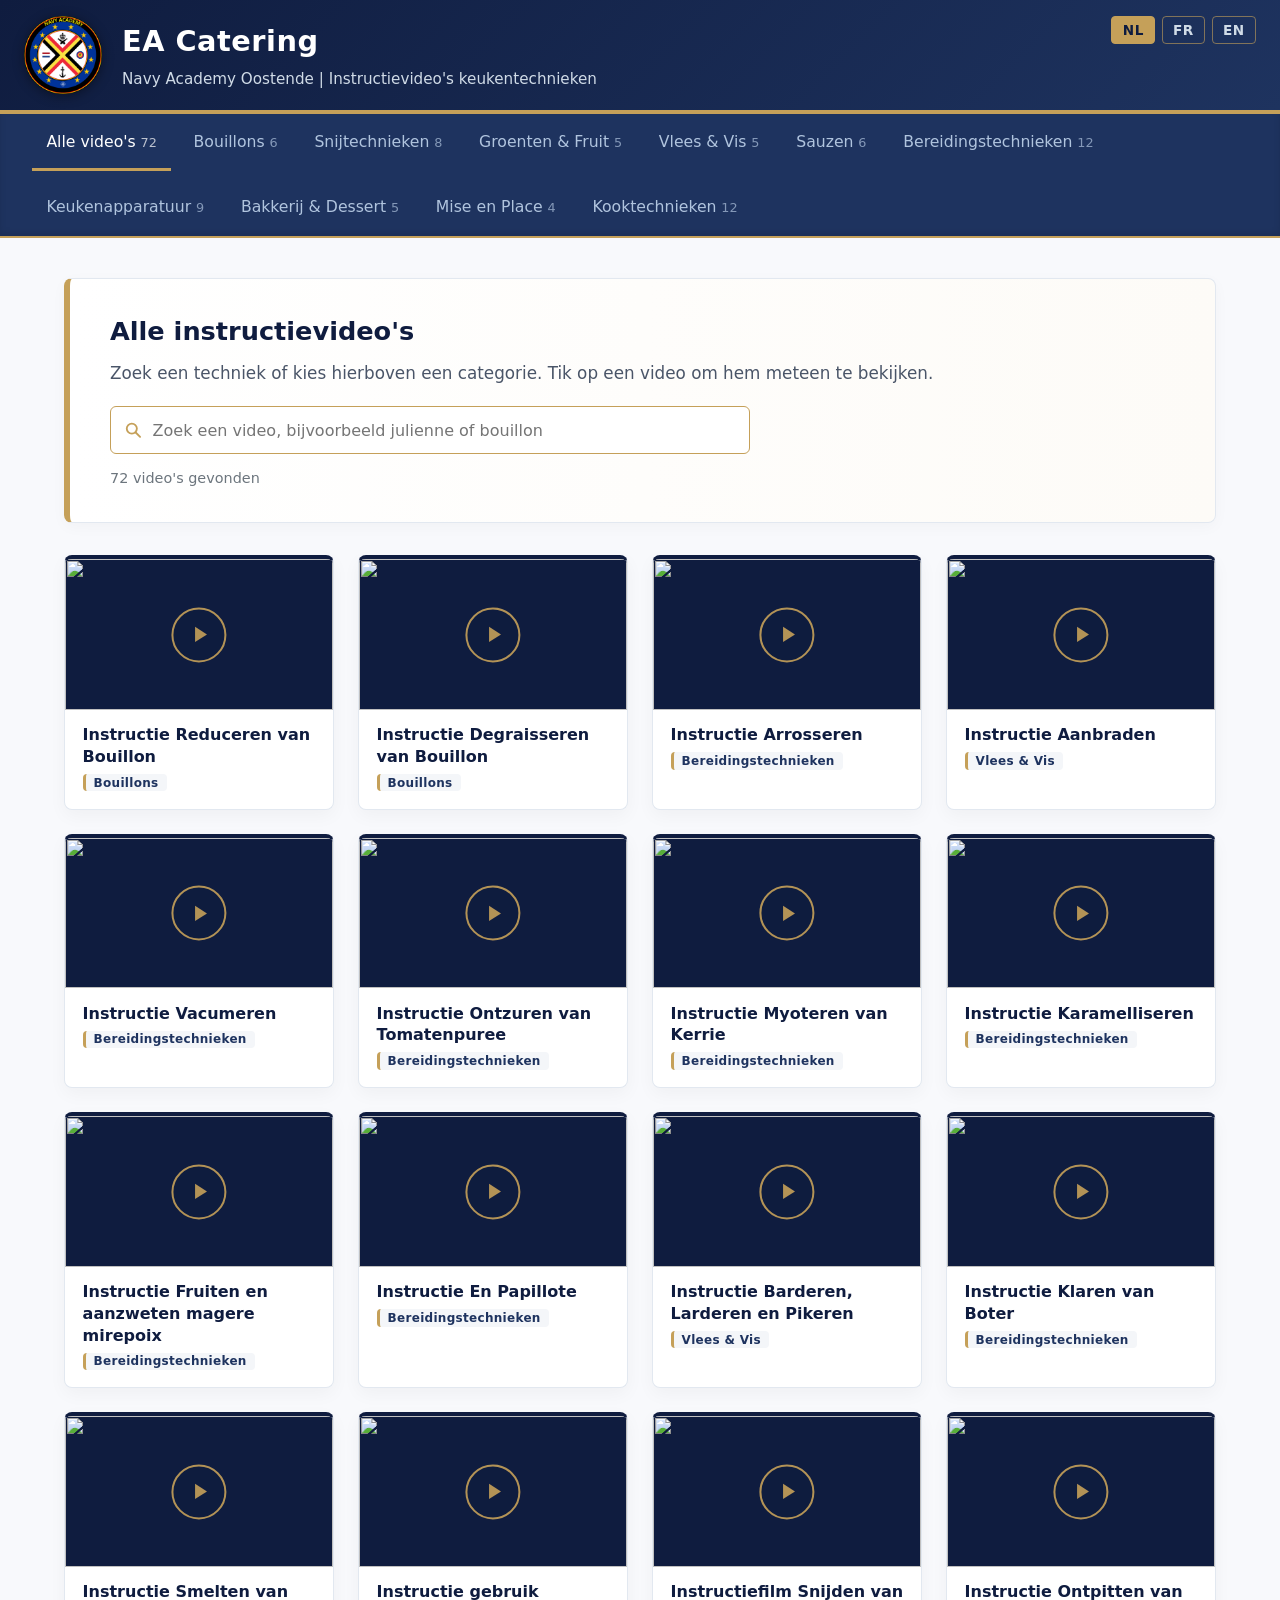
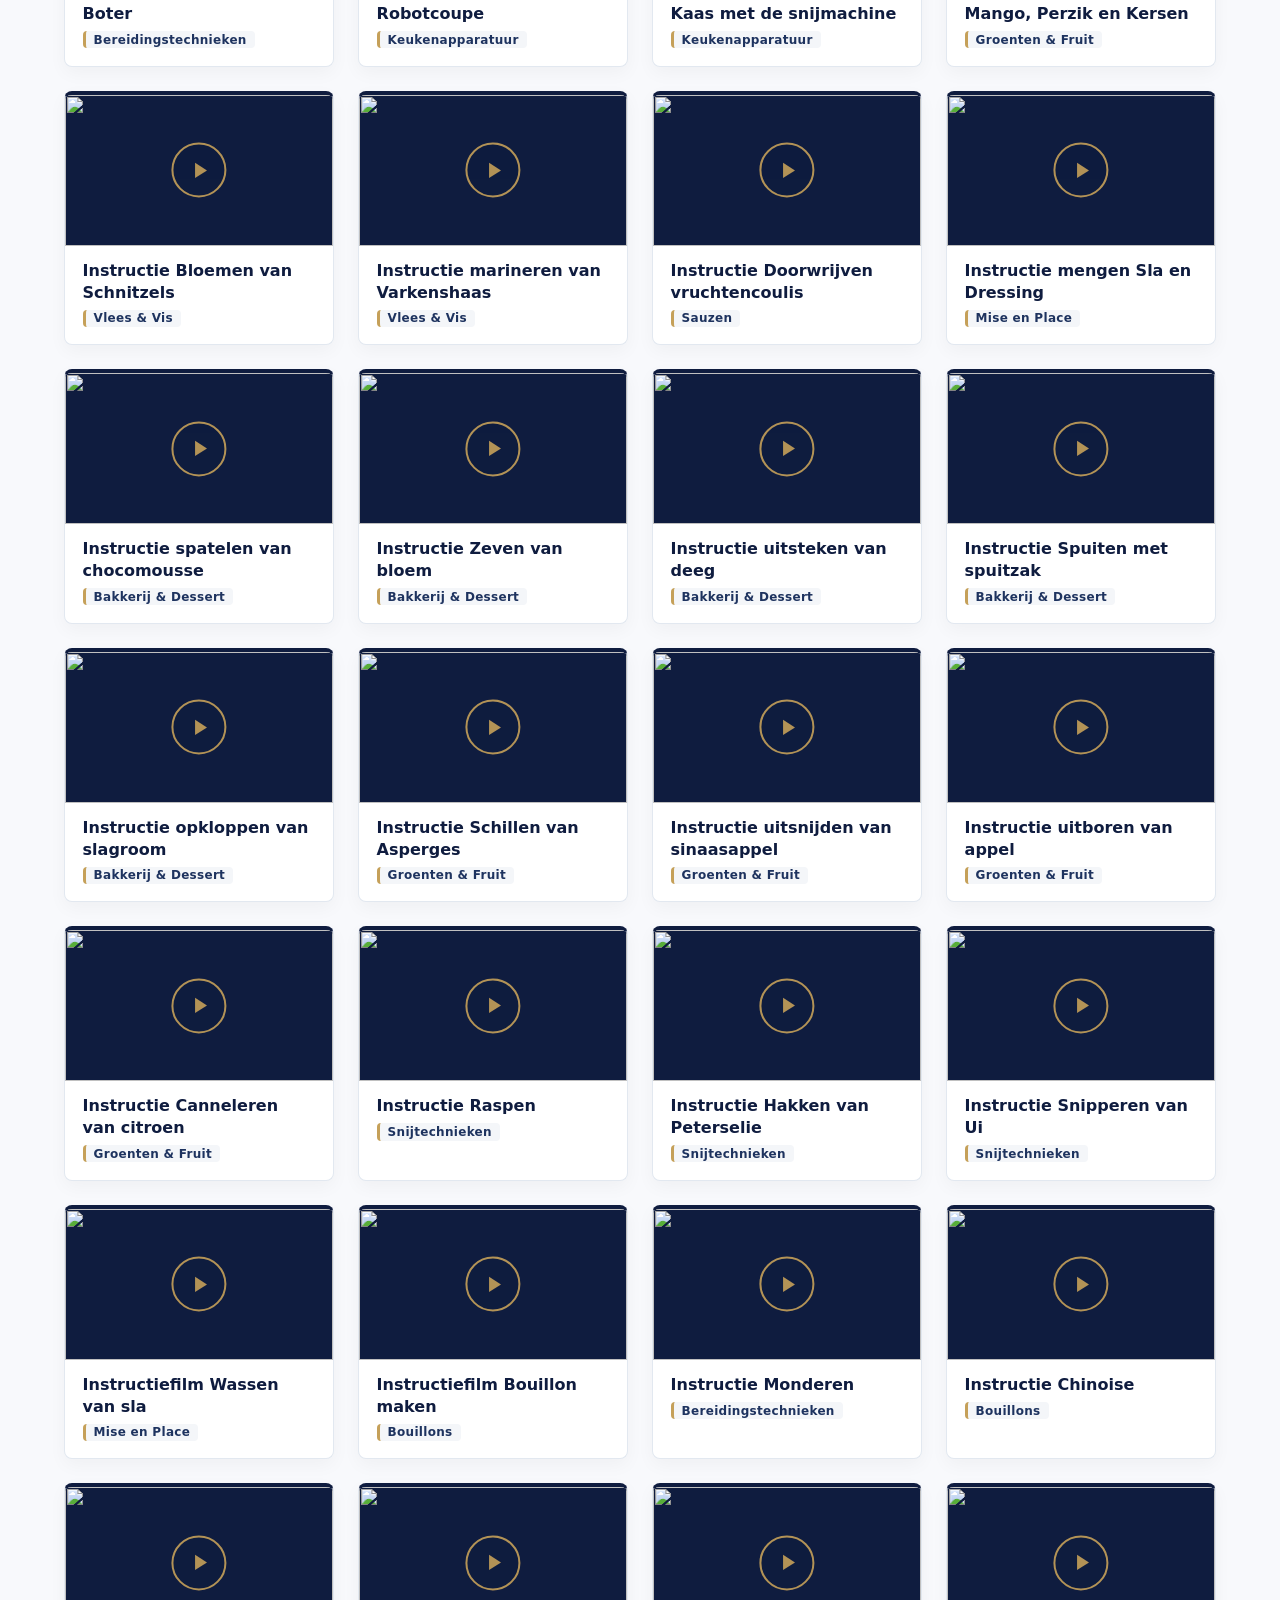
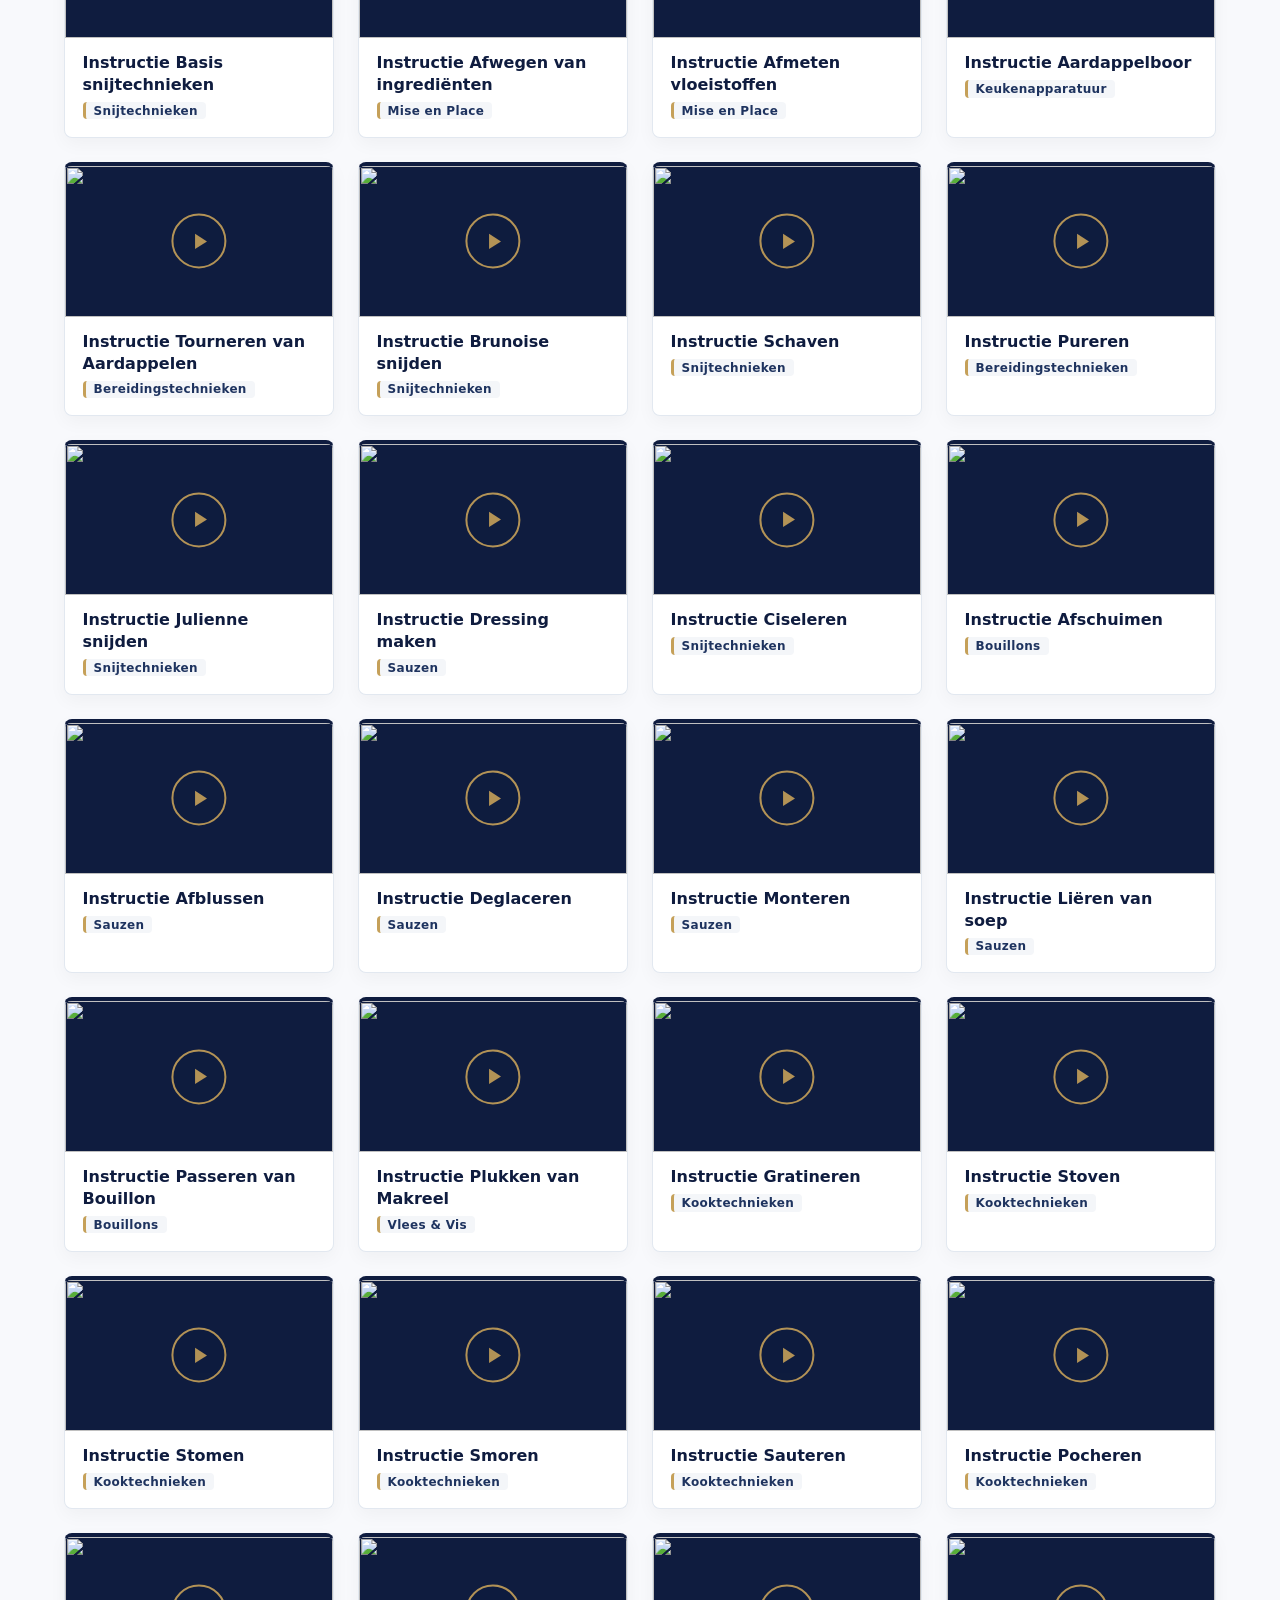
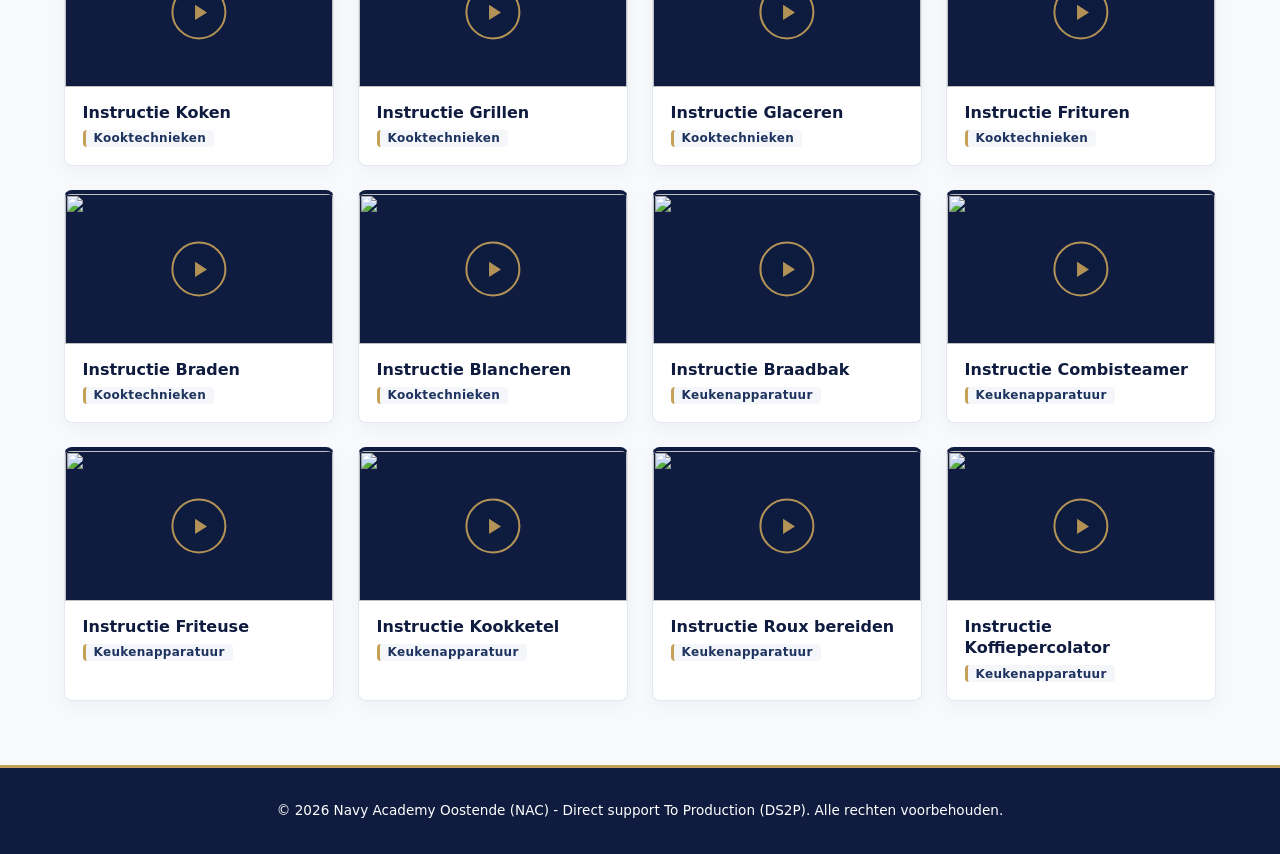
==== commit 38035e4b: "Drie talen: NL, FR en EN Bediening, categorieën en videotitels vertaald; taalkeuze gedeeld met de an" ====
--- a/index.html
+++ b/index.html
@@ -4,7 +4,7 @@
     <meta charset="utf-8">
     <meta name="viewport" content="width=device-width, initial-scale=1">
     <title>NAC Performance Support | EA Catering – Instructievideo's</title>
-    <link rel="stylesheet" href="styles.css?v=3">
+    <link rel="stylesheet" href="styles.css?v=4">
     <link rel="manifest" href="manifest.json">
     <meta name="theme-color" content="#0f1c3f">
     <meta name="apple-mobile-web-app-capable" content="yes">
@@ -21,7 +21,12 @@
         </div>
         <div class="header-title">
             <h1>EA Catering</h1>
-            <p>Navy Academy Oostende | Instructievideo's keukentechnieken</p>
+            <p data-i18n="sub">Navy Academy Oostende | Instructievideo's keukentechnieken</p>
+        </div>
+        <div class="lang-switch" role="group" aria-label="Taal / Langue / Language">
+            <button type="button" class="lang-btn active" data-lang="nl" title="Nederlands">NL</button>
+            <button type="button" class="lang-btn" data-lang="fr" title="Français">FR</button>
+            <button type="button" class="lang-btn" data-lang="en" title="English">EN</button>
         </div>
     </div>
 </header>
@@ -31,7 +36,7 @@
 <main class="container">
     <div class="hero-section">
         <h2 id="kop">Alle instructievideo's</h2>
-        <p>Zoek een techniek of kies hierboven een categorie. Tik op een video om hem meteen te bekijken.</p>
+        <p data-i18n="intro">Zoek een techniek of kies hierboven een categorie. Tik op een video om hem meteen te bekijken.</p>
         <div class="zoek">
             <svg viewBox="0 0 20 20" aria-hidden="true"><circle cx="8.5" cy="8.5" r="5.5" fill="none" stroke="currentColor" stroke-width="2"/><path d="m13 13 4.5 4.5" stroke="currentColor" stroke-width="2" stroke-linecap="round"/></svg>
             <input id="zoekveld" type="search" placeholder="Zoek een video, bijvoorbeeld julienne of bouillon" autocomplete="off" aria-label="Zoeken">
@@ -43,7 +48,7 @@
 </main>
 
 <footer>
-    <p>&copy; 2026 Navy Academy Oostende (NAC) - Direct support To Production (DS2P). Alle rechten voorbehouden.</p>
+    <p data-i18n="footer">&copy; 2026 Navy Academy Oostende (NAC) - Direct support To Production (DS2P). Alle rechten voorbehouden.</p>
 </footer>
 
 <!-- Afspeelscherm -->
@@ -52,12 +57,12 @@
     <div class="video-modal-inner">
         <h2 class="video-titel" id="videoTitel"></h2>
         <div class="video-frame" id="videoFrame"></div>
-        <a id="videoExtern" class="video-extern" target="_blank" rel="noopener noreferrer">Bekijk op YouTube</a>
+        <a id="videoExtern" class="video-extern" target="_blank" rel="noopener noreferrer" data-i18n="yt">Bekijk op YouTube</a>
     </div>
 </div>
 
 <script src="videos.js"></script>
-<script src="app.js?v=3"></script>
+<script src="app.js?v=4"></script>
 <script>
 if ("serviceWorker" in navigator) {
     navigator.serviceWorker.register("./sw.js");
--- a/styles.css
+++ b/styles.css
@@ -28,6 +28,12 @@
 .header-title { min-width: 0; }
 .header-title h1 { font-size: 1.8rem; font-weight: 600; letter-spacing: 0.5px; margin-bottom: 0.2rem; }
 .header-title p { font-size: 0.95rem; color: #d0dbe7; font-weight: 300; }
+
+/* Taalkeuze, zelfde als de andere NAC-pagina's */
+.lang-switch { margin-left: auto; align-self: flex-start; display: flex; gap: 0.4rem; flex-shrink: 0; }
+.lang-btn { background: transparent; color: #d0dbe7; border: 1px solid rgba(197,160,89,0.6); border-radius: 4px; padding: 0.3rem 0.65rem; font-size: 0.85rem; font-weight: 600; letter-spacing: 0.5px; cursor: pointer; transition: all 0.2s ease; }
+.lang-btn:hover { color: white; border-color: var(--accent-gold); }
+.lang-btn.active { background: var(--accent-gold); color: var(--primary-navy); border-color: var(--accent-gold); }
 
 /* Categorieën als tabbalk */
 .nav-tabs {
@@ -207,7 +213,8 @@
 
 @media (max-width: 640px) {
     header { padding: 0.8rem 1rem; }
-    .header-content { gap: 0.8rem; }
+    .header-content { gap: 0.8rem; flex-wrap: wrap; }
+    .lang-switch { order: 3; margin-left: 0; width: 100%; justify-content: flex-end; }
     .header-logo { width: 64px; height: 64px; }
     .header-title h1 { font-size: 1.3rem; }
     .header-title p { font-size: 0.8rem; }
